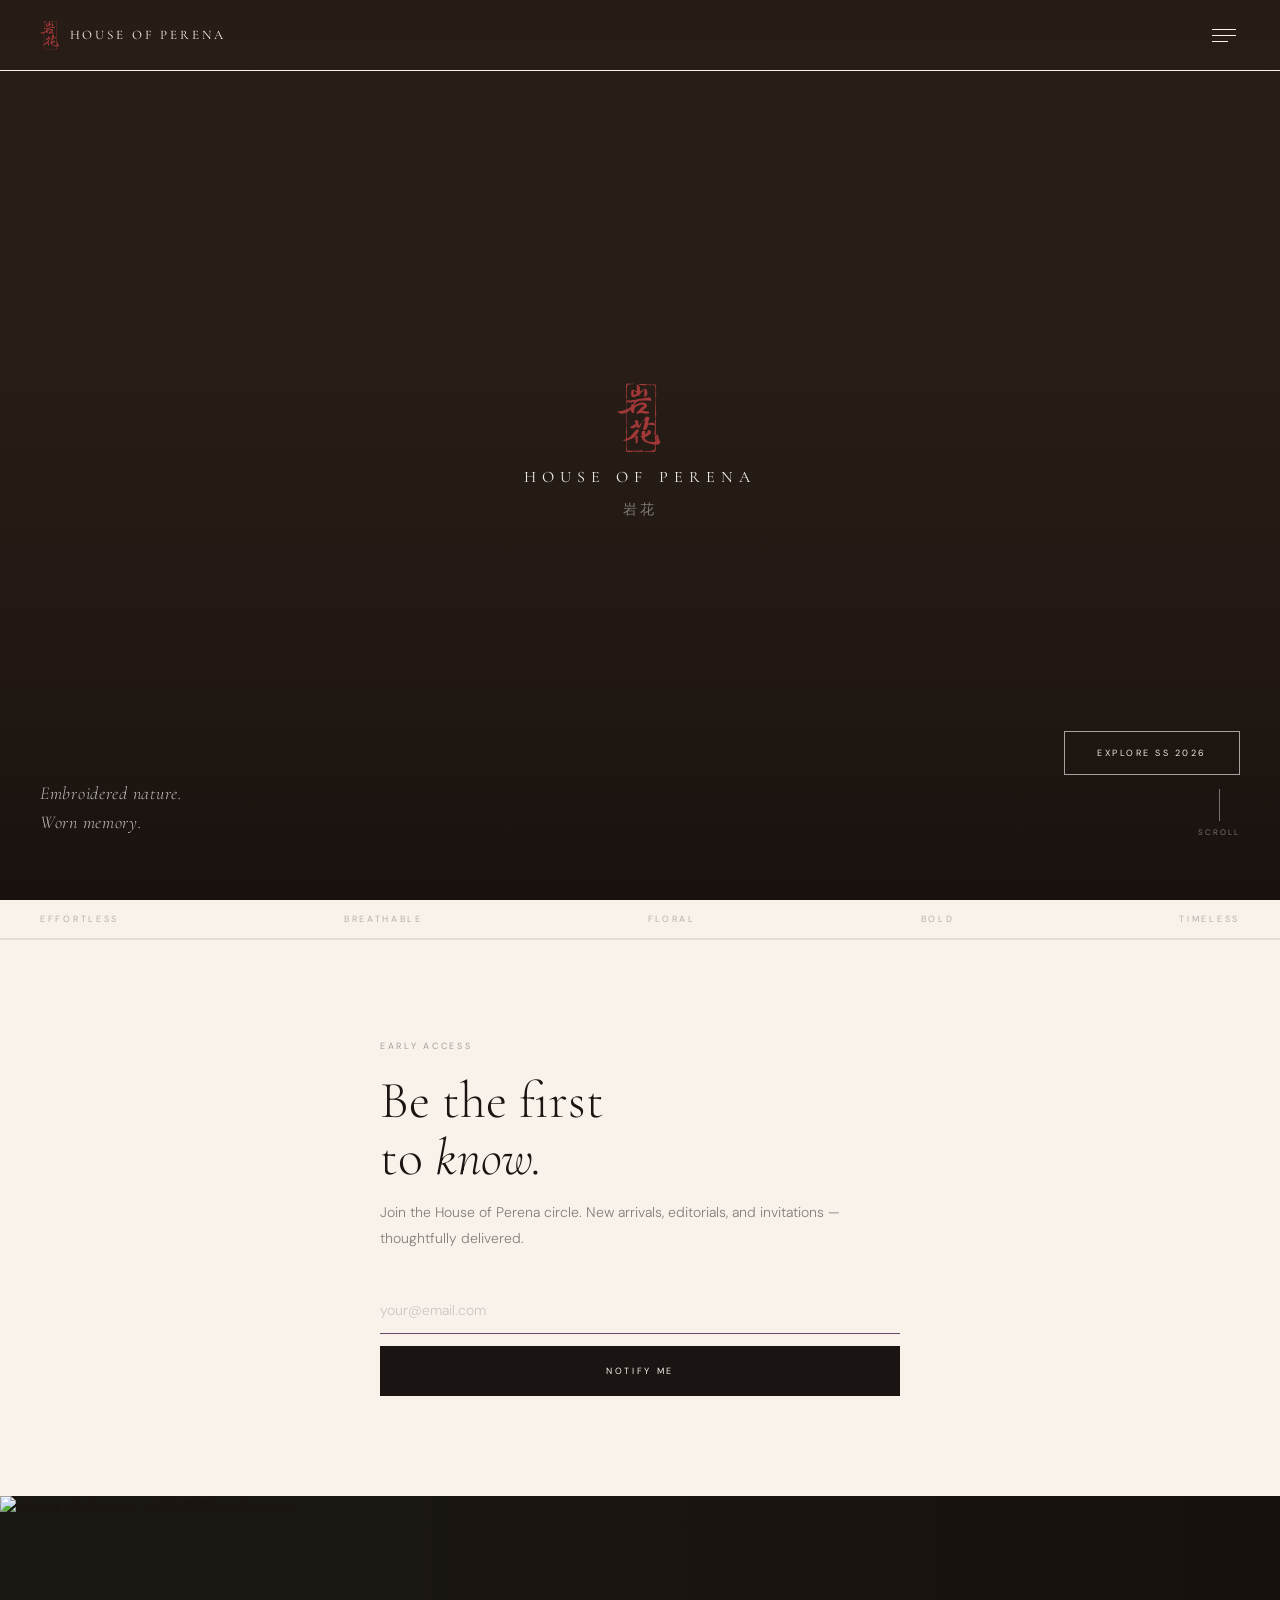
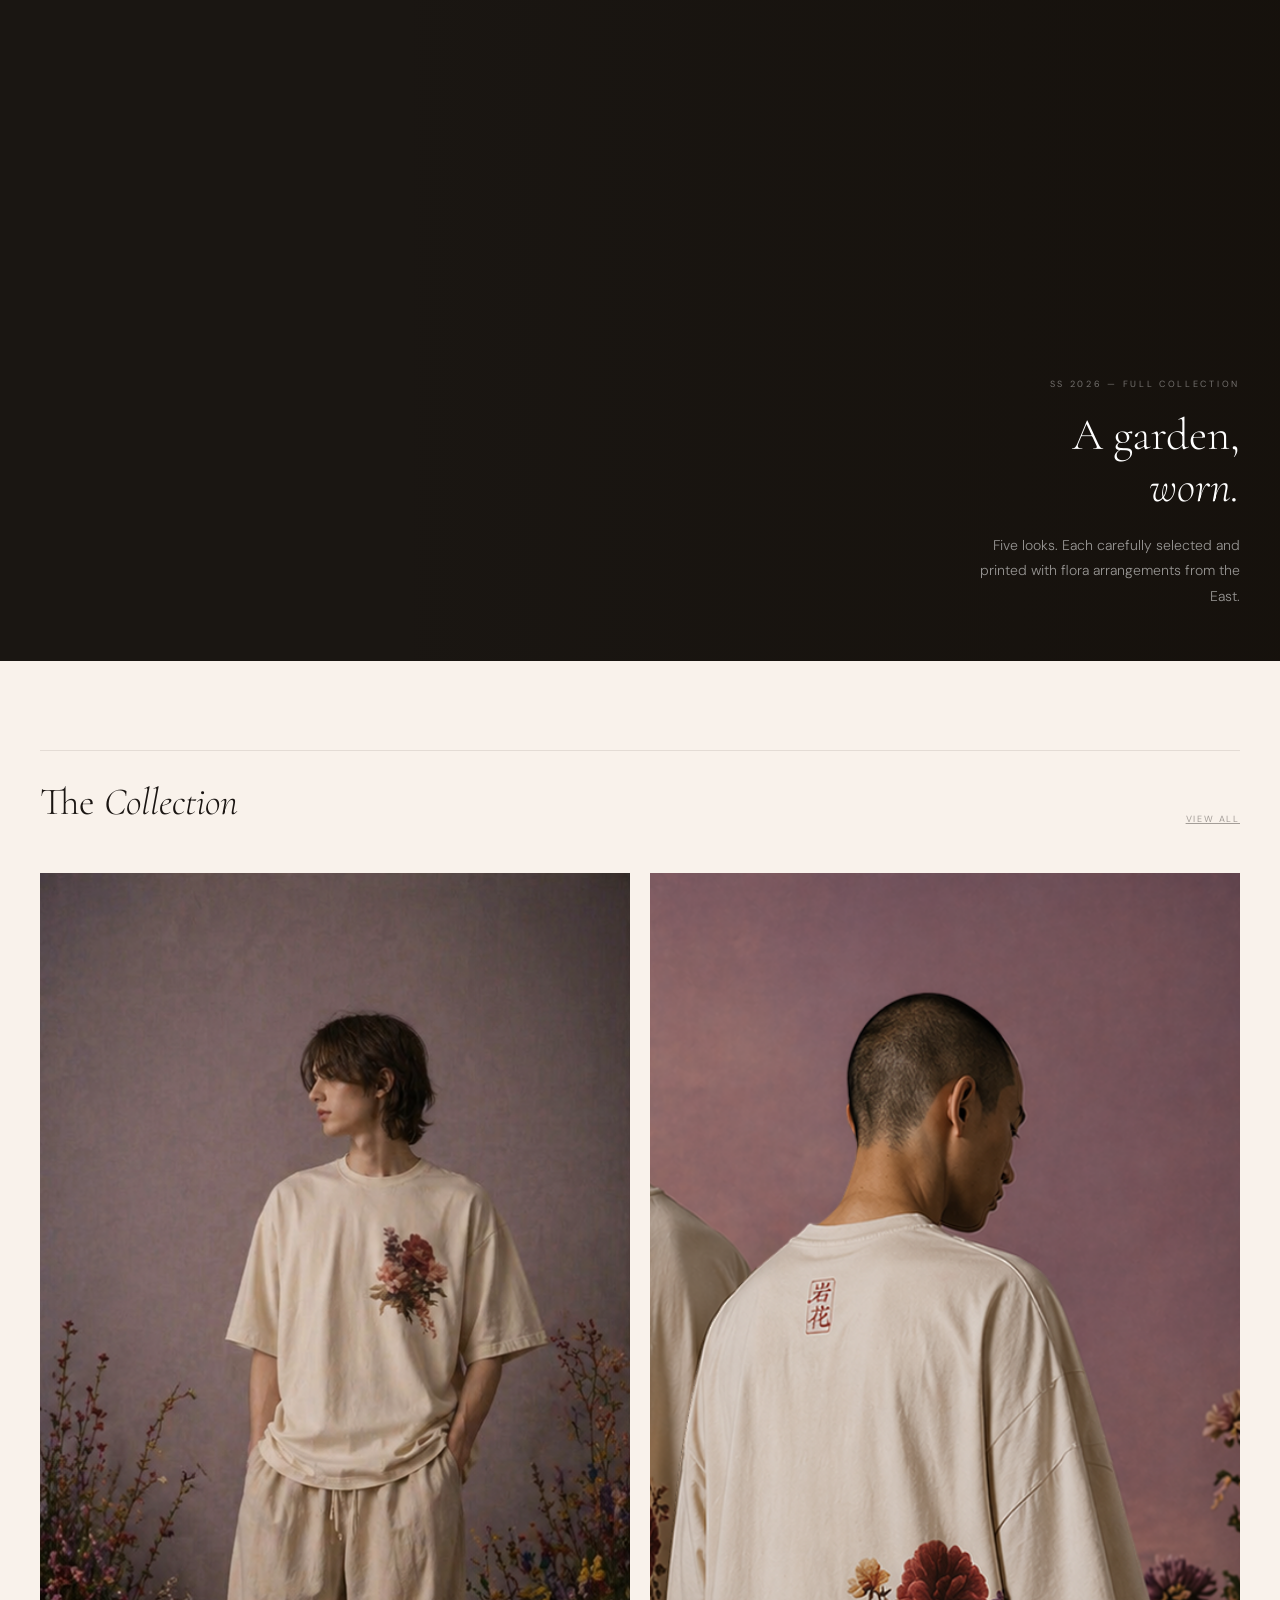
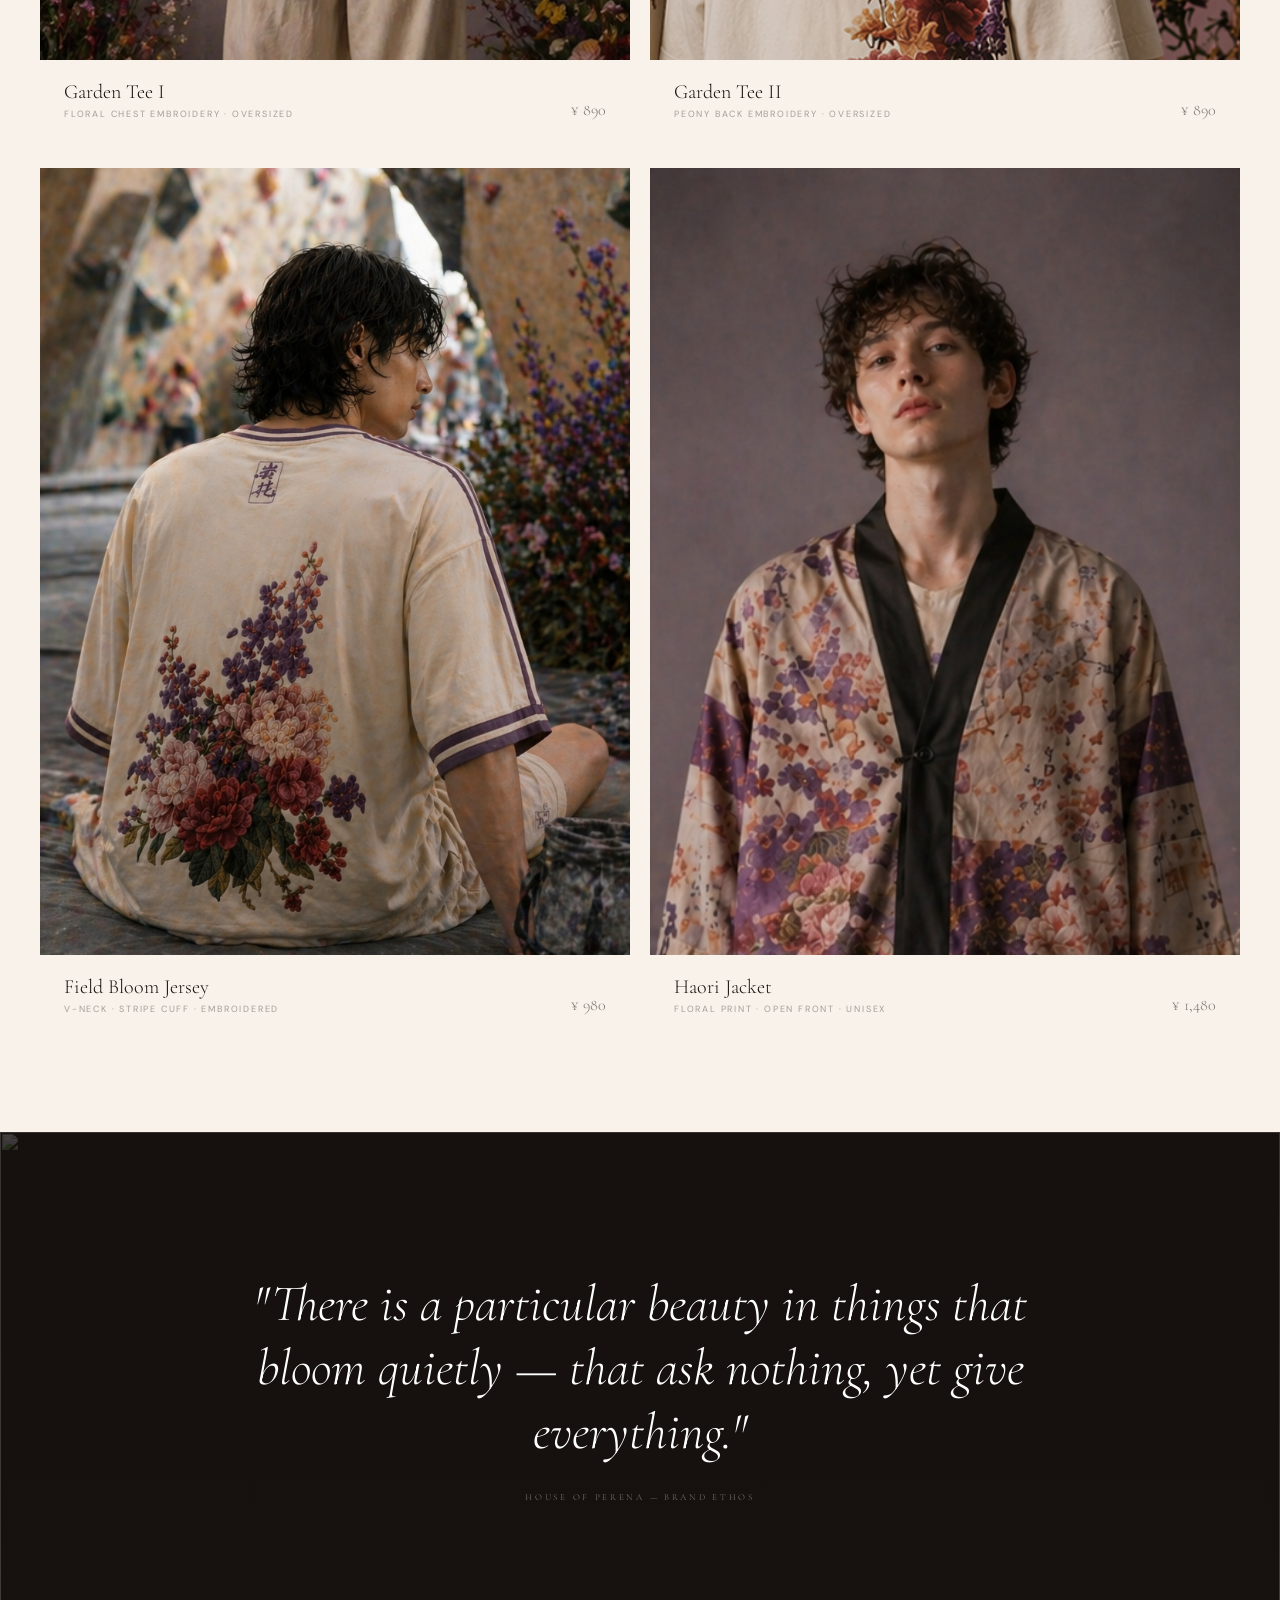
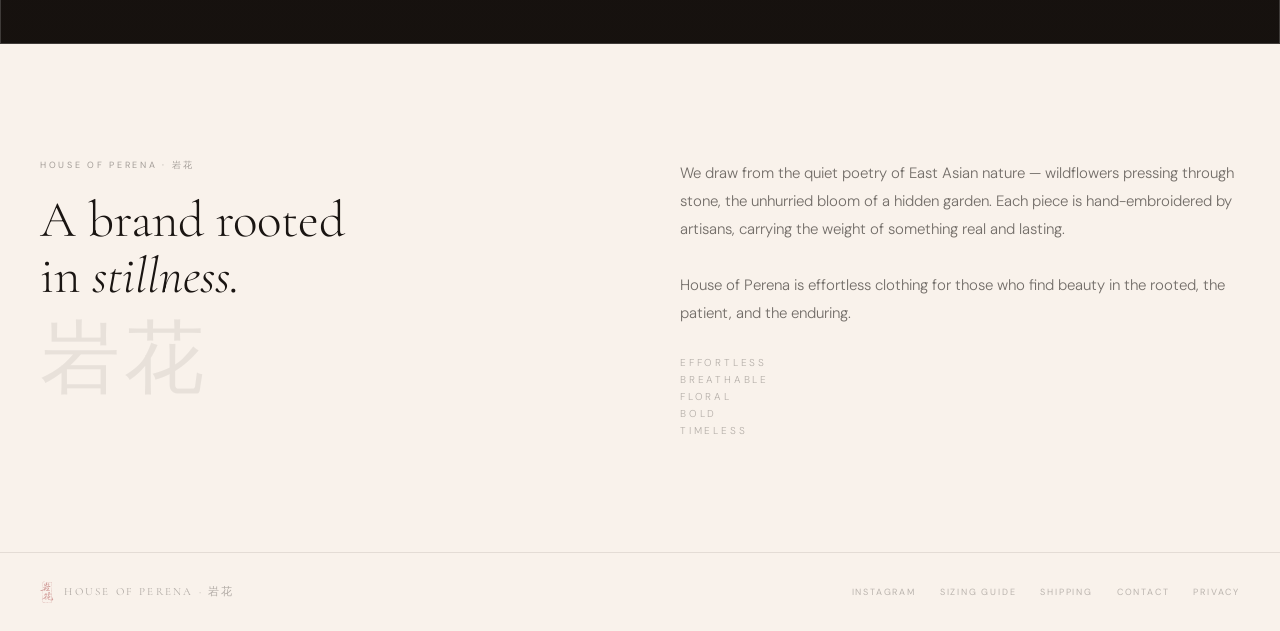
==== index.html @ 16024ca1 "fix: push editorial copy flush to bottom-right corner Co-Authored-By: Claude Sonnet 4.6 <noreply@ant" ====
<!DOCTYPE html>
<html lang="en">
<head>
<meta charset="UTF-8">
<meta name="viewport" content="width=device-width, initial-scale=1.0">
<title>House of Perena — 岩花</title>
<link rel="preconnect" href="https://fonts.googleapis.com">
<link href="https://fonts.googleapis.com/css2?family=Cormorant+Garamond:ital,wght@0,300;0,400;0,500;1,300;1,400;1,500&family=DM+Sans:opsz,wght@9..40,300;9..40,400;9..40,500&display=swap" rel="stylesheet">
<style>
*, *::before, *::after { box-sizing: border-box; margin: 0; padding: 0; }
html { scroll-behavior: smooth; }
body {
  background: oklch(96.5% 0.012 68);
  font-family: 'DM Sans', sans-serif;
  color: oklch(20% 0.01 50);
  overflow-x: hidden;
  -webkit-font-smoothing: antialiased;
}
:root {
  --cream:   oklch(96.5% 0.012 68);
  --ink:     oklch(20%  0.01  50);
  --mauve:   oklch(86%  0.038 322);
  --mauvedk: oklch(52%  0.09  322);
  --burg:    #A33839;
  --divider: rgba(40,32,24,0.1);
  --max:     1280px;
}

/* ── NAV ── */
#nav {
  position: fixed; top: 0; left: 0; right: 0; z-index: 200;
  transition: background 0.4s, border-color 0.4s;
}
#nav.scrolled {
  background: var(--cream);
  border-bottom: 0.5px solid var(--divider);
}
.nav-inner {
  max-width: var(--max); margin: 0 auto;
  display: flex; align-items: center; justify-content: space-between;
  padding: 20px 40px;
}
.nav-brand {
  display: flex; align-items: center; gap: 10px;
}
.nav-brand img { height: 30px; width: auto; display: block; }
.nav-wordmark {
  font-family: 'Cormorant Garamond', serif;
  font-size: 13px; letter-spacing: 0.22em;
  text-transform: uppercase; font-weight: 400;
  color: var(--cream);
  transition: color 0.4s;
}
#nav.scrolled .nav-wordmark { color: var(--ink); }
#nav.scrolled .nav-brand img { filter: none; }
.nav-brand img { height: 30px; width: auto; display: block; transition: opacity 0.4s; }
#nav.scrolled .nav-brand img { opacity: 1; }

.hamburger {
  display: flex; flex-direction: column; gap: 5px;
  background: none; border: none; cursor: pointer; padding: 4px;
}
.hamburger span {
  display: block; height: 1px; background: var(--cream);
  transition: all 0.3s;
}
.hamburger span:nth-child(1) { width: 24px; }
.hamburger span:nth-child(2) { width: 24px; }
.hamburger span:nth-child(3) { width: 16px; }
#nav.scrolled .hamburger span { background: var(--ink); }
.hamburger.open span:nth-child(1) { transform: translateY(6px) rotate(45deg); width: 24px; }
.hamburger.open span:nth-child(2) { opacity: 0; }
.hamburger.open span:nth-child(3) { transform: translateY(-6px) rotate(-45deg); width: 24px; }

.nav-drawer {
  overflow: hidden; max-height: 0;
  background: var(--cream);
  transition: max-height 0.4s cubic-bezier(0.4,0,0.2,1);
  border-top: 0.5px solid transparent;
}
.nav-drawer.open { max-height: 320px; border-color: var(--divider); }
.drawer-item {
  padding: 18px 40px;
  font-family: 'Cormorant Garamond', serif;
  font-size: 26px; font-weight: 300;
  color: var(--ink); cursor: pointer;
  border-bottom: 0.5px solid var(--divider);
  transition: opacity 0.15s;
}
.drawer-item:hover { opacity: 0.45; }

/* ── HERO ── */
#hero {
  position: relative;
  height: 100vh; min-height: 640px;
  overflow: hidden;
  background: #2a1f18;
}
#hero img.hero-bg,
#hero video.hero-bg {
  position: absolute; inset: 0;
  width: 100%; height: 100%;
  object-fit: cover; object-position: center 30%;
  display: block;
}
.hero-grad {
  position: absolute; inset: 0;
  background: linear-gradient(
    to bottom,
    rgba(15,10,8,0.12) 0%,
    rgba(15,10,8,0.05) 35%,
    rgba(15,10,8,0.35) 75%,
    rgba(15,10,8,0.65) 100%
  );
}
.hero-bottom {
  position: absolute; bottom: 7%; left: 0; right: 0;
  max-width: var(--max); margin: 0 auto;
  padding: 0 40px;
  display: flex; align-items: flex-end; justify-content: space-between;
}
.hero-tagline {
  font-family: 'Cormorant Garamond', serif;
  font-size: clamp(13px, 1.5vw, 18px);
  font-weight: 300; font-style: italic;
  color: rgba(255,255,255,0.7);
  letter-spacing: 0.04em;
  max-width: 320px; line-height: 1.6;
}
.hero-cta-col {
  display: flex; flex-direction: column; align-items: flex-end; gap: 14px;
}
.btn-outline-light {
  font-family: 'DM Sans', sans-serif;
  font-size: 9px; letter-spacing: 0.28em;
  text-transform: uppercase;
  padding: 15px 32px;
  border: 1px solid rgba(255,255,255,0.6);
  background: transparent; color: rgba(255,255,255,0.9);
  cursor: pointer;
  transition: border-color 0.2s, background 0.2s, color 0.2s;
}
.btn-outline-light:hover {
  border-color: #fff; background: rgba(255,255,255,0.1);
}
.scroll-cue {
  display: flex; flex-direction: column; align-items: center; gap: 6px;
  opacity: 0.4;
}
.scroll-cue span {
  font-size: 8px; letter-spacing: 0.25em; text-transform: uppercase;
  color: #fff;
}
.scroll-cue .line {
  width: 1px; height: 32px; background: #fff;
  animation: scrollpulse 1.8s ease-in-out infinite;
}
@keyframes scrollpulse {
  0%,100% { opacity: 0.3; transform: scaleY(1); }
  50% { opacity: 1; transform: scaleY(0.6); }
}

/* ── HERO CENTER LOCKUP ── */
.hero-center {
  position: absolute; inset: 0;
  display: flex; flex-direction: column;
  align-items: center; justify-content: center;
  gap: 14px; z-index: 2;
  pointer-events: none;
}
.hero-center img {
  height: 72px; width: auto; display: block;
}
.hero-wordmark {
  font-family: 'Cormorant Garamond', serif;
  font-size: clamp(12px, 1.6vw, 16px);
  letter-spacing: 0.38em;
  text-transform: uppercase;
  font-weight: 400;
  color: rgba(255,255,255,0.92);
}
.hero-zh {
  font-family: 'Cormorant Garamond', serif;
  font-size: clamp(11px, 1.2vw, 14px);
  letter-spacing: 0.22em;
  color: rgba(255,255,255,0.42);
  font-weight: 300;
}

/* ── TICKER ── */
.ticker {
  border-bottom: 0.5px solid var(--divider);
  padding: 13px 40px;
  display: flex; justify-content: space-between; align-items: center;
  background: var(--cream);
}
.ticker-word {
  font-size: 9px; letter-spacing: 0.3em;
  text-transform: uppercase; opacity: 0.3;
}

/* ── EDITORIAL FULL BLEED ── */
#editorial {
  position: relative;
  height: 85vh; min-height: 560px;
  overflow: hidden; background: #1a1612;
}
#editorial img {
  position: absolute; inset: 0;
  width: 100%; height: 100%;
  object-fit: cover; object-position: center 25%;
  display: block;
}
.editorial-grad {
  position: absolute; inset: 0;
  background: linear-gradient(
    to right,
    rgba(0,0,0,0) 30%,
    rgba(20,15,10,0.7) 100%
  );
}
.editorial-copy { display: none; }
  @media (min-width: 769px) {
    .editorial-copy {
      display: flex;
      position: absolute; right: 0; bottom: 0;
      width: 38%; flex-direction: column;
      justify-content: flex-end; padding: 0 40px 52px 0; align-items: flex-end; text-align: right;
    }
  }
.editorial-copy .overline {
  font-size: 9px; letter-spacing: 0.3em; text-transform: uppercase;
  color: rgba(255,255,255,0.4); display: block; margin-bottom: 20px;
}
.editorial-copy h2 {
  font-family: 'Cormorant Garamond', serif;
  font-size: clamp(30px, 3.5vw, 48px);
  font-weight: 300; line-height: 1.15; color: #fff;
  margin-bottom: 20px;
}
.editorial-copy h2 em { font-style: italic; }
.editorial-copy p {
  font-size: 14px; line-height: 1.8; font-weight: 300;
  color: rgba(255,255,255,0.55); margin-bottom: 0;
  max-width: 280px;
}
.btn-outline-light-sm {
  font-family: 'DM Sans', sans-serif;
  font-size: 9px; letter-spacing: 0.25em; text-transform: uppercase;
  padding: 14px 28px;
  border: 1px solid rgba(255,255,255,0.4);
  background: transparent; color: rgba(255,255,255,0.8);
  cursor: pointer; align-self: flex-start;
  transition: all 0.2s;
}
.btn-outline-light-sm:hover { border-color: #fff; color: #fff; }

/* ── COLLECTION ── */
#collection {
  padding: clamp(60px,7vw,100px) 40px;
  background: var(--cream);
}
.collection-header {
  max-width: var(--max); margin: 0 auto 48px;
  display: flex; justify-content: space-between; align-items: flex-end;
  border-top: 0.5px solid var(--divider); padding-top: 28px;
}
.collection-header h2 {
  font-family: 'Cormorant Garamond', serif;
  font-size: clamp(28px, 3vw, 40px); font-weight: 300;
}
.collection-header h2 em { font-style: italic; }
.link-ghost {
  font-size: 9px; letter-spacing: 0.2em; text-transform: uppercase;
  opacity: 0.38; cursor: pointer; text-decoration: underline;
  color: var(--ink); transition: opacity 0.15s;
}
.link-ghost:hover { opacity: 0.7; }

/* Product grid */
.product-grid {
  max-width: var(--max); margin: 0 auto;
  display: grid; grid-template-columns: 1fr 1fr;
  gap: 20px;
}
.product-card {
  position: relative; overflow: hidden;
  cursor: pointer; background: var(--mauve);
}
.product-card:hover .pc-img { transform: scale(1.03); }
.card-d2:hover .pc-img { transform: scale(1.11); }
.pc-img-wrap {
  aspect-ratio: 3/4; overflow: hidden; position: relative;
}
.pc-img {
  position: absolute; inset: 0;
  width: 100%; height: 100%;
  object-fit: cover;
  transition: transform 0.6s cubic-bezier(0.25,0.46,0.45,0.94);
  display: block;
}
/* Per-card crop adjustments */
.card-d1 .pc-img { object-position: center top; }
.card-d2 .pc-img { object-position: center top; transform: scale(1.08); }
.card-d3 .pc-img { object-position: center top; }
.card-d4 .pc-img { object-position: center top; }

.pc-info {
  padding: 20px 24px 28px;
  background: var(--cream);
  display: flex; justify-content: space-between; align-items: flex-end;
}
.pc-name {
  font-family: 'Cormorant Garamond', serif;
  font-size: 20px; font-weight: 300; line-height: 1.2;
  color: var(--ink);
}
.pc-sub {
  font-size: 9px; letter-spacing: 0.2em; text-transform: uppercase;
  opacity: 0.38; margin-top: 4px; display: block;
}
.pc-price {
  font-family: 'Cormorant Garamond', serif;
  font-size: 16px; font-weight: 300;
  opacity: 0.55; color: var(--ink);
}

/* ── BRAND QUOTE ── */
#brand-quote {
  position: relative;
  padding: clamp(80px, 11vw, 140px) 40px;
  text-align: center;
  overflow: hidden;
  background: #1a1612;
}
#brand-quote .quote-bg {
  position: absolute; inset: 0;
  width: 100%; height: 100%;
  object-fit: cover; object-position: center center;
  display: block; opacity: 0.45;
  filter: saturate(0.7);
}
#brand-quote .quote-overlay {
  position: absolute; inset: 0;
  background: linear-gradient(to bottom, rgba(18,12,10,0.55) 0%, rgba(18,12,10,0.45) 100%);
}
#brand-quote blockquote {
  position: relative; z-index: 2;
  font-family: 'Cormorant Garamond', serif;
  font-size: clamp(26px, 4vw, 52px);
  font-weight: 300; font-style: italic;
  line-height: 1.25; max-width: 860px;
  margin: 0 auto; color: #fff;
}
#brand-quote cite {
  position: relative; z-index: 2;
  display: block; margin-top: 28px;
  font-size: 9px; letter-spacing: 0.3em;
  text-transform: uppercase; opacity: 0.45;
  font-style: normal; color: #fff;
}

/* ── BRAND STORY ── */
#about {
  max-width: var(--max); margin: 0 auto;
  padding: clamp(64px, 9vw, 120px) 40px;
  display: grid; grid-template-columns: 1fr 1fr; gap: 80px;
  align-items: start;
}
.about-overline {
  font-size: 9px; letter-spacing: 0.3em; text-transform: uppercase;
  opacity: 0.38; display: block; margin-bottom: 20px;
}
.about-left h2 {
  font-family: 'Cormorant Garamond', serif;
  font-size: clamp(30px, 4vw, 52px); font-weight: 300; line-height: 1.1;
}
.about-left h2 em { font-style: italic; }
.zh-deco {
  font-family: 'Cormorant Garamond', serif;
  font-size: 80px; font-weight: 300;
  opacity: 0.07; letter-spacing: 0.05em;
  line-height: 1; display: block; margin-top: 16px;
  color: var(--ink);
}
.about-right p {
  font-size: 15px; line-height: 1.88; font-weight: 300;
  opacity: 0.6; margin-bottom: 28px;
}
.keywords {
  display: flex; flex-direction: column; gap: 4px; margin-top: 8px;
}
.kw {
  font-size: 10px; letter-spacing: 0.28em;
  text-transform: uppercase; opacity: 0.3; font-weight: 300;
}

/* ── NEWSLETTER ── */
#newsletter {
  border-top: 0.5px solid var(--divider);
  padding: clamp(60px, 8vw, 100px) 40px;
  background: var(--cream);
}
.nl-inner {
  max-width: 520px; margin: 0 auto;
}
.nl-inner .overline {
  font-size: 9px; letter-spacing: 0.3em; text-transform: uppercase;
  opacity: 0.38; display: block; margin-bottom: 20px;
}
.nl-inner h2 {
  font-family: 'Cormorant Garamond', serif;
  font-size: clamp(34px, 5vw, 52px); font-weight: 300; line-height: 1.1;
  margin-bottom: 14px;
}
.nl-inner h2 em { font-style: italic; }
.nl-inner p {
  font-size: 14px; line-height: 1.8; font-weight: 300;
  opacity: 0.52; margin-bottom: 36px;
}
.email-form { display: flex; flex-direction: column; gap: 12px; }
.email-input {
  background: transparent; border: none;
  border-bottom: 1px solid oklch(45% 0.07 322);
  padding: 14px 0; font-size: 14px;
  font-family: 'DM Sans', sans-serif; font-weight: 300;
  color: var(--ink); outline: none; width: 100%;
}
.email-input::placeholder { opacity: 0.35; }
.btn-submit {
  background: var(--ink); color: var(--cream);
  font-family: 'DM Sans', sans-serif;
  font-size: 9px; letter-spacing: 0.3em; text-transform: uppercase;
  padding: 18px; border: 1px solid var(--ink);
  cursor: pointer; transition: background 0.2s, color 0.2s;
}
.btn-submit:hover { background: transparent; color: var(--ink); }

/* ── FOOTER ── */
footer {
  border-top: 0.5px solid var(--divider);
  padding: 28px 40px;
  display: flex; align-items: center; justify-content: space-between;
  background: var(--cream);
}
.footer-brand {
  display: flex; align-items: center; gap: 10px;
}
.footer-brand img { height: 22px; width: auto; opacity: 0.45; }
.footer-logo {
  font-family: 'Cormorant Garamond', serif;
  font-size: 11px; letter-spacing: 0.2em;
  text-transform: uppercase; opacity: 0.32;
}
.footer-links { display: flex; gap: 24px; }
.footer-links a {
  font-size: 9px; letter-spacing: 0.2em; text-transform: uppercase;
  opacity: 0.28; cursor: pointer; text-decoration: none; color: var(--ink);
  transition: opacity 0.15s;
}
.footer-links a:hover { opacity: 0.6; }

/* ── RESPONSIVE ── */
@media (max-width: 768px) {
  .nav-inner { padding: 16px 20px; }
  .hero-bottom { padding: 0 20px; flex-direction: column; align-items: flex-start; gap: 20px; }
  .hero-cta-col { align-items: flex-start; }
  .ticker { padding: 12px 20px; flex-wrap: wrap; gap: 10px; }
  #editorial { height: 70vh; }
  #collection { padding: 48px 20px; }
  .collection-header { margin-bottom: 28px; }
  .product-grid { grid-template-columns: 1fr; }
  #about { grid-template-columns: 1fr; gap: 32px; padding: 60px 20px; }
  #brand-quote { padding: 60px 20px; }
  #newsletter { padding: 60px 20px; }
  footer { padding: 24px 20px; flex-direction: column; gap: 20px; text-align: center; }
  .footer-links { flex-wrap: wrap; justify-content: center; gap: 16px; }
  .drawer-item { padding: 16px 20px; }
}
</style>
<template id="__bundler_thumbnail" data-bg-color="oklch(96.5% 0.012 68)">
  <svg viewBox="0 0 1200 800" xmlns="http://www.w3.org/2000/svg">
    <!-- Brand mark centered -->
    <rect width="1200" height="800" fill="#f5f0e8"/>
    <!-- Simplified rock/flower silhouette -->
    <ellipse cx="300" cy="700" rx="320" ry="180" fill="#e8ddd0" opacity="0.6"/>
    <ellipse cx="900" cy="720" rx="280" ry="160" fill="#e8ddd0" opacity="0.4"/>
    <!-- Flower dots -->
    <circle cx="260" cy="560" r="28" fill="#8B6B8B" opacity="0.5"/>
    <circle cx="310" cy="530" r="18" fill="#A33839" opacity="0.5"/>
    <circle cx="350" cy="555" r="22" fill="#C4A882" opacity="0.5"/>
    <circle cx="220" cy="590" r="16" fill="#8B6B8B" opacity="0.4"/>
    <!-- Brand name -->
    <text x="600" y="360" font-family="serif" font-size="52" font-weight="300" letter-spacing="18" fill="#2e2318" text-anchor="middle" opacity="0.85">HOUSE OF PERENA</text>
    <text x="600" y="430" font-family="serif" font-size="36" fill="#2e2318" text-anchor="middle" opacity="0.4">岩花</text>
    <!-- Divider line -->
    <line x1="480" y1="460" x2="720" y2="460" stroke="#2e2318" stroke-width="0.5" opacity="0.25"/>
  </svg>
</template>
<body>

<!-- NAV -->
<nav id="nav">
  <div class="nav-inner">
    <div class="nav-brand">
      <img src="uploads/logo.svg" alt="House of Perena">
      <span class="nav-wordmark">House of Perena</span>
    </div>
    <button class="hamburger" id="hbg" aria-label="Menu">
      <span></span><span></span><span></span>
    </button>
  </div>
  <div class="nav-drawer" id="drawer">
    <div class="drawer-item">Shop</div>
    <div class="drawer-item">Lookbook</div>
    <div class="drawer-item">Our Story</div>
    <div class="drawer-item">Contact</div>
  </div>
</nav>

<!-- HERO -->
<section id="hero">
  <video class="hero-bg" src="uploads/flowers-swaying.mp4" autoplay muted loop playsinline></video>
  <div class="hero-grad"></div>
  <div class="hero-center">
    <img src="uploads/logo.svg" alt="House of Perena">
    <span class="hero-wordmark">House of Perena</span>
    <span class="hero-zh">岩花</span>
  </div>
  <div class="hero-bottom">
    <p class="hero-tagline">Embroidered nature.<br>Worn memory.</p>
    <div class="hero-cta-col">
      <button class="btn-outline-light">Explore SS 2026</button>
      <div class="scroll-cue">
        <div class="line"></div>
        <span>Scroll</span>
      </div>
    </div>
  </div>
</section>

<!-- TICKER -->
<div class="ticker">
  <span class="ticker-word">Effortless</span>
  <span class="ticker-word">Breathable</span>
  <span class="ticker-word">Floral</span>
  <span class="ticker-word">Bold</span>
  <span class="ticker-word">Timeless</span>
</div>

<!-- NEWSLETTER -->
<section id="newsletter">
  <div class="nl-inner">
    <span class="overline">Early Access</span>
    <h2 id="nl-headline">Be the first<br>to <em>know.</em></h2>
    <p id="nl-body">Join the House of Perena circle. New arrivals, editorials, and invitations — thoughtfully delivered.</p>
    <div class="email-form" id="nl-form">
      <input class="email-input" type="email" placeholder="your@email.com" id="nl-email">
      <button class="btn-submit" id="nl-btn">Notify Me</button>
    </div>
  </div>
</section>

<!-- EDITORIAL FULL BLEED -->
<section id="editorial">
  <img src="uploads/Full look showcase.png" alt="House of Perena — SS 2026 collection">
  <div class="editorial-grad"></div>
  <div class="editorial-copy">
    <span class="overline">SS 2026 — Full Collection</span>
    <h2>A garden,<br><em>worn.</em></h2>
    <p>Five looks. Each carefully selected and printed with flora arrangements from the East.</p>
  </div>
</section>

<!-- COLLECTION GRID -->
<section id="collection">
  <div class="collection-header">
    <h2>The <em>Collection</em></h2>
    <span class="link-ghost">View All</span>
  </div>
  <div class="product-grid">

    <!-- Design 1 -->
    <div class="product-card card-d1">
      <div class="pc-img-wrap">
        <img class="pc-img" src="uploads/Main.png" alt="Garden Tee I">
      </div>
      <div class="pc-info">
        <div>
          <span class="pc-name">Garden Tee I</span>
          <span class="pc-sub">Floral chest embroidery · Oversized</span>
        </div>
        <span class="pc-price">¥ 890</span>
      </div>
    </div>

    <!-- Design 2 -->
    <div class="product-card card-d2">
      <div class="pc-img-wrap">
        <img class="pc-img" src="uploads/Frame 38.png" alt="Garden Tee II">
      </div>
      <div class="pc-info">
        <div>
          <span class="pc-name">Garden Tee II</span>
          <span class="pc-sub">Peony back embroidery · Oversized</span>
        </div>
        <span class="pc-price">¥ 890</span>
      </div>
    </div>

    <!-- Design 3 -->
    <div class="product-card card-d3">
      <div class="pc-img-wrap">
        <img class="pc-img" src="uploads/Frame 48.png" alt="Field Bloom Jersey">
      </div>
      <div class="pc-info">
        <div>
          <span class="pc-name">Field Bloom Jersey</span>
          <span class="pc-sub">V-neck · Stripe cuff · Embroidered</span>
        </div>
        <span class="pc-price">¥ 980</span>
      </div>
    </div>

    <!-- Design 4 -->
    <div class="product-card card-d4">
      <div class="pc-img-wrap">
        <img class="pc-img" src="uploads/Frame 49.png" alt="Haori Jacket">
      </div>
      <div class="pc-info">
        <div>
          <span class="pc-name">Haori Jacket</span>
          <span class="pc-sub">Floral print · Open front · Unisex</span>
        </div>
        <span class="pc-price">¥ 1,480</span>
      </div>
    </div>

  </div>
</section>

<!-- BRAND QUOTE -->
<section id="brand-quote">
  <img class="quote-bg" src="uploads/image 69.png" alt="">
  <div class="quote-overlay"></div>
  <blockquote>
    "There is a particular beauty in things that bloom quietly — that ask nothing, yet give everything."
    <cite>House of Perena — Brand Ethos</cite>
  </blockquote>
</section>

<!-- ABOUT -->
<section>
  <div id="about">
    <div class="about-left">
      <span class="about-overline">House of Perena · 岩花</span>
      <h2>A brand rooted<br>in <em>stillness.</em></h2>
      <span class="zh-deco">岩花</span>
    </div>
    <div class="about-right">
      <p>We draw from the quiet poetry of East Asian nature — wildflowers pressing through stone, the unhurried bloom of a hidden garden. Each piece is hand-embroidered by artisans, carrying the weight of something real and lasting.</p>
      <p>House of Perena is effortless clothing for those who find beauty in the rooted, the patient, and the enduring.</p>
      <div class="keywords">
        <span class="kw">Effortless</span>
        <span class="kw">Breathable</span>
        <span class="kw">Floral</span>
        <span class="kw">Bold</span>
        <span class="kw">Timeless</span>
      </div>
    </div>
  </div>
</section>

<!-- FOOTER -->
<footer>
  <div class="footer-brand">
    <img src="uploads/logo.svg" alt="HOP">
    <span class="footer-logo">House of Perena · 岩花</span>
  </div>
  <nav class="footer-links">
    <a href="#">Instagram</a>
    <a href="#">Sizing Guide</a>
    <a href="#">Shipping</a>
    <a href="#">Contact</a>
    <a href="#">Privacy</a>
  </nav>
</footer>

<script>
/* Nav scroll */
window.addEventListener('scroll', () => {
  document.getElementById('nav').classList.toggle('scrolled', window.scrollY > 60);
});

/* Hamburger */
let open = false;
document.getElementById('hbg').addEventListener('click', () => {
  open = !open;
  document.getElementById('hbg').classList.toggle('open', open);
  document.getElementById('drawer').classList.toggle('open', open);
});

/* Newsletter */
function submitNewsletter() {
  const email = document.getElementById('nl-email').value;
  if (!email.includes('@')) return;
  document.getElementById('nl-form').style.display = 'none';
  document.getElementById('nl-headline').innerHTML = "Thank you.<br><em>We'll be in touch.</em>";
  document.getElementById('nl-body').textContent = "You're on the list. Watch your inbox for something special.";
}
document.getElementById('nl-btn').addEventListener('click', submitNewsletter);
document.getElementById('nl-email').addEventListener('keydown', e => {
  if (e.key === 'Enter') submitNewsletter();
});
</script>
</body>
</html>
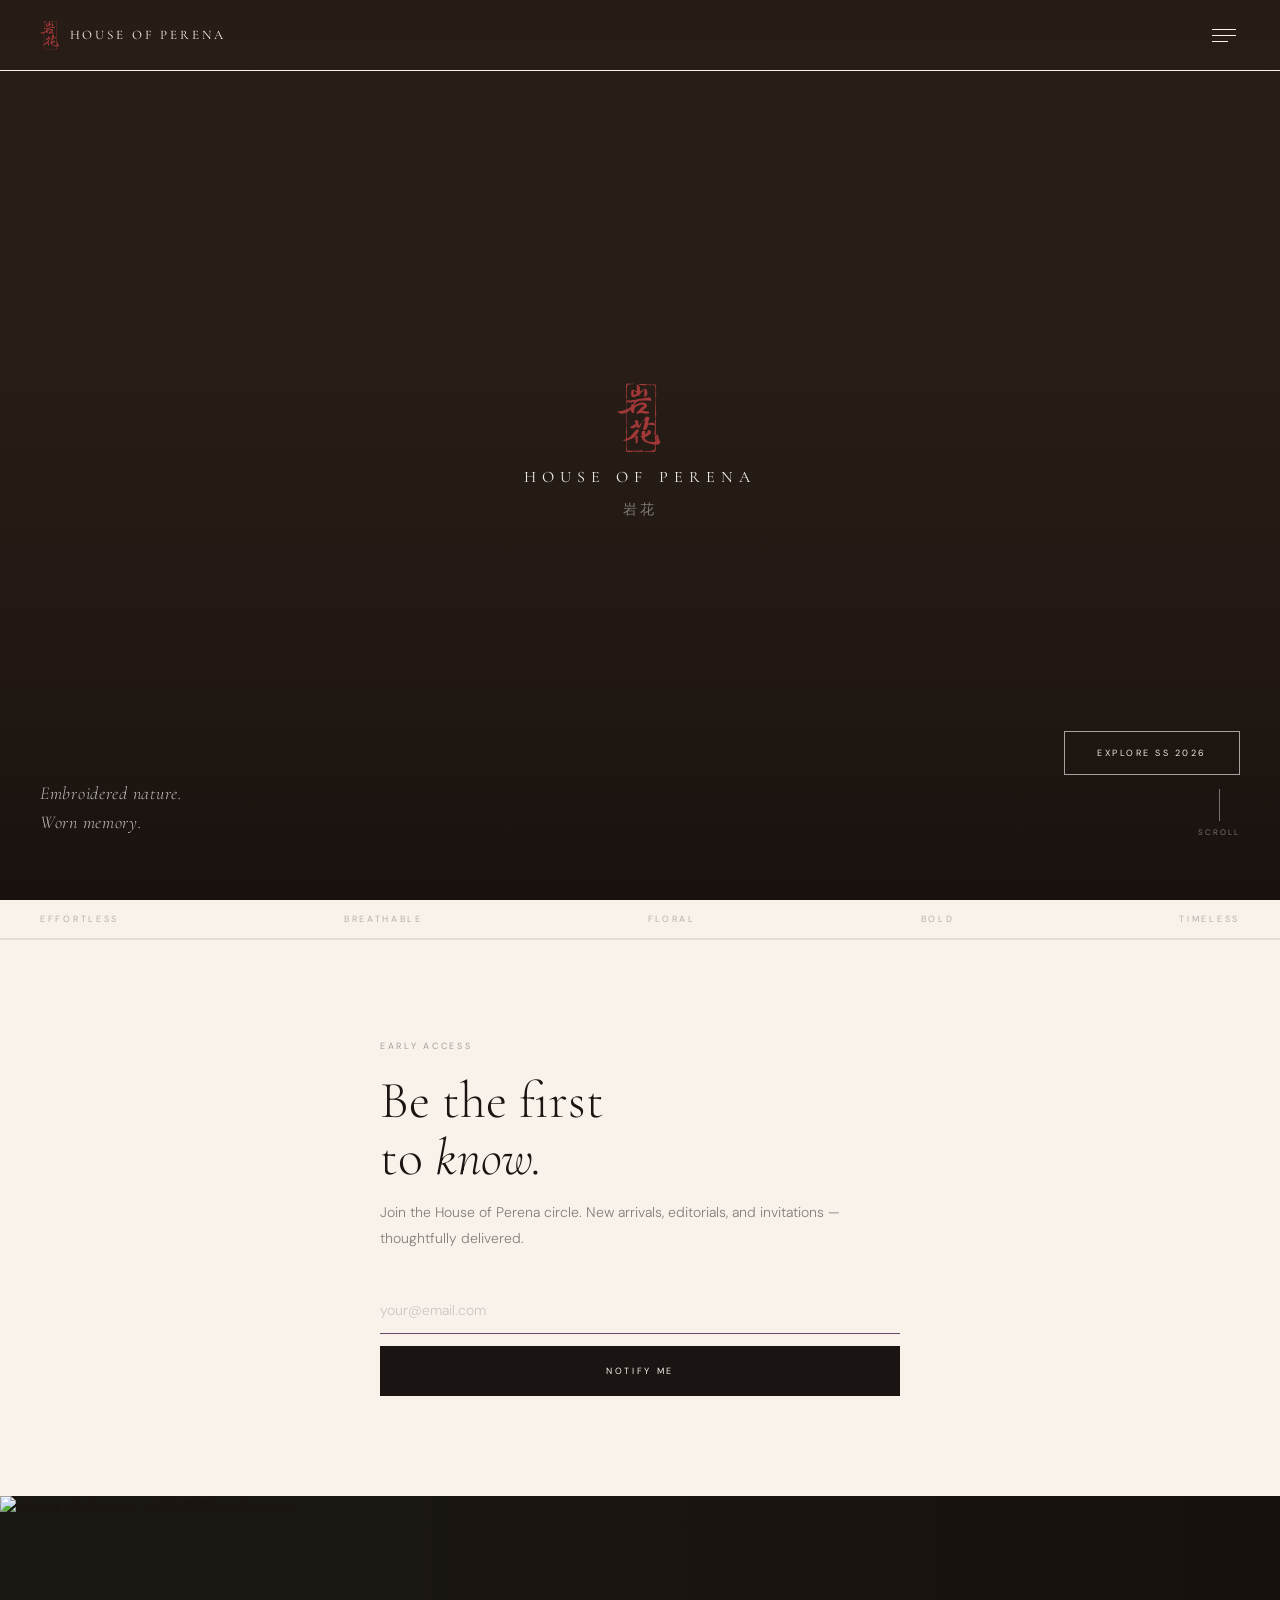
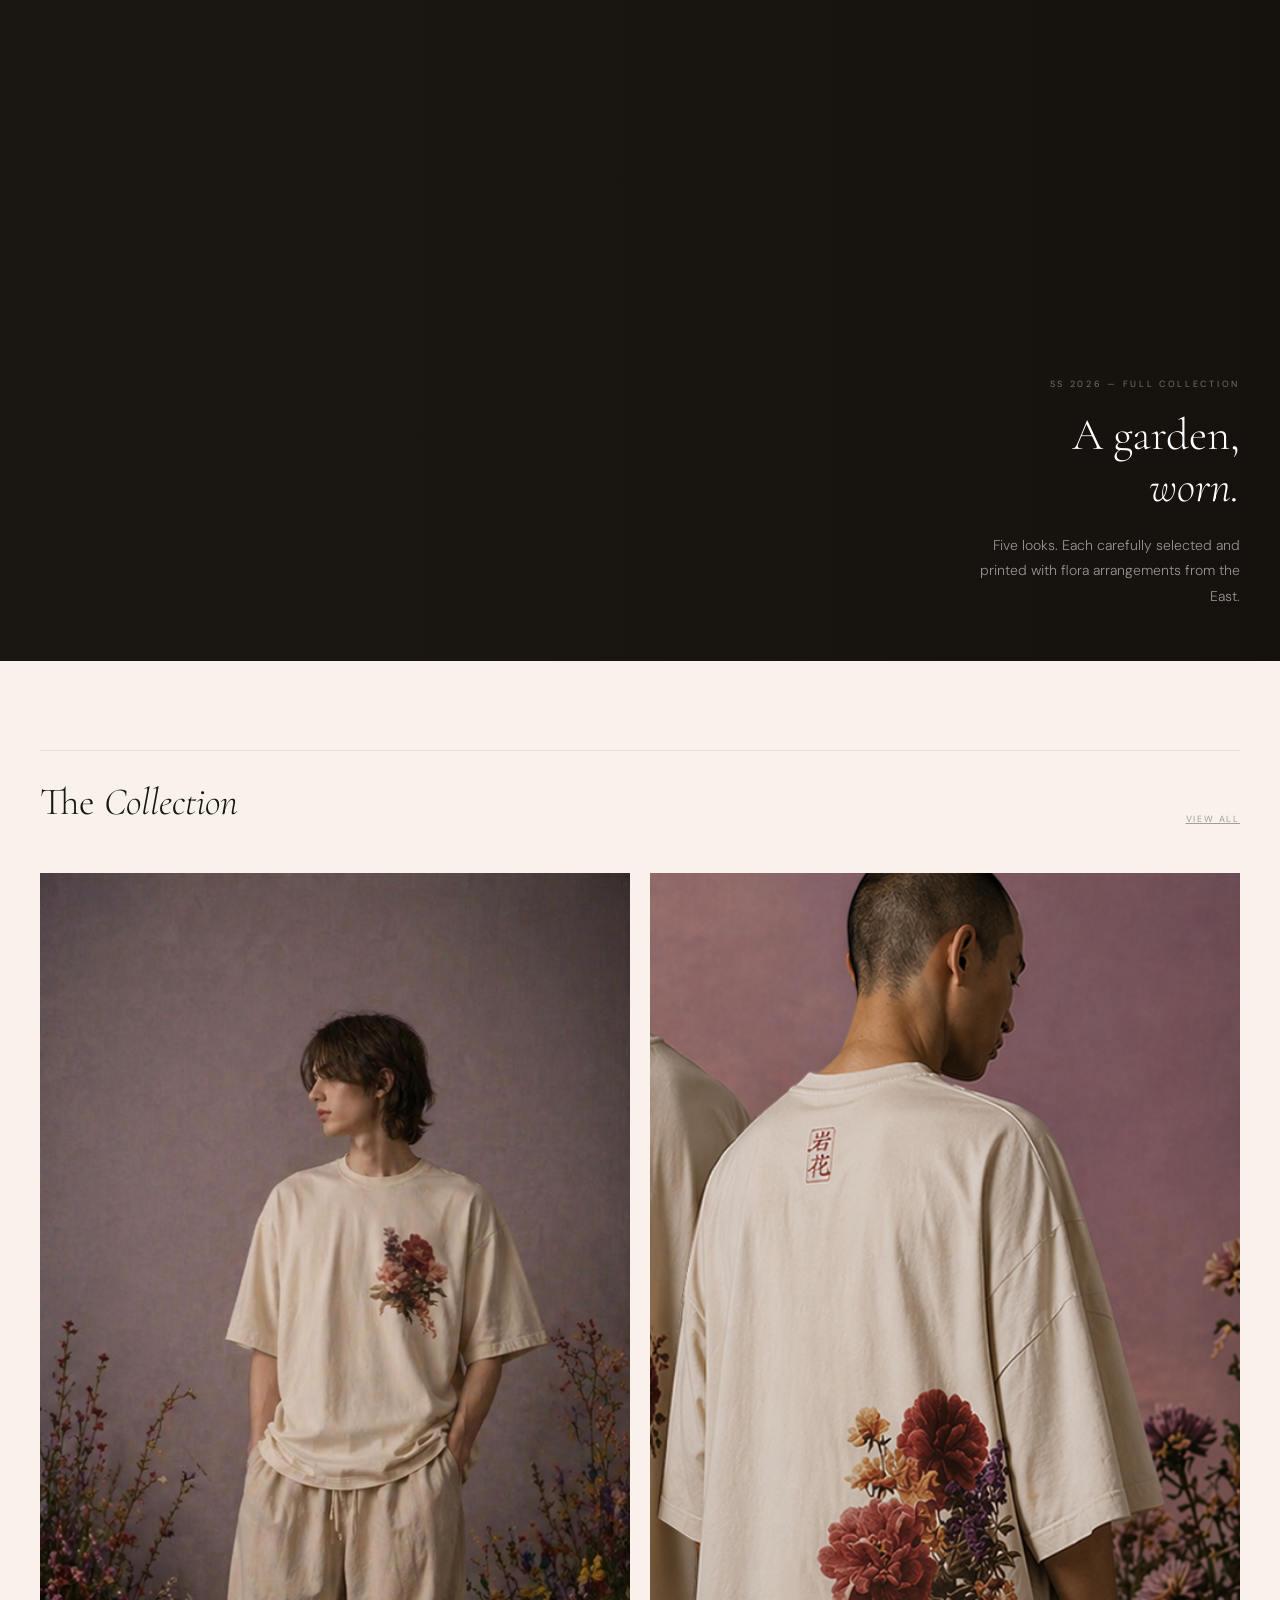
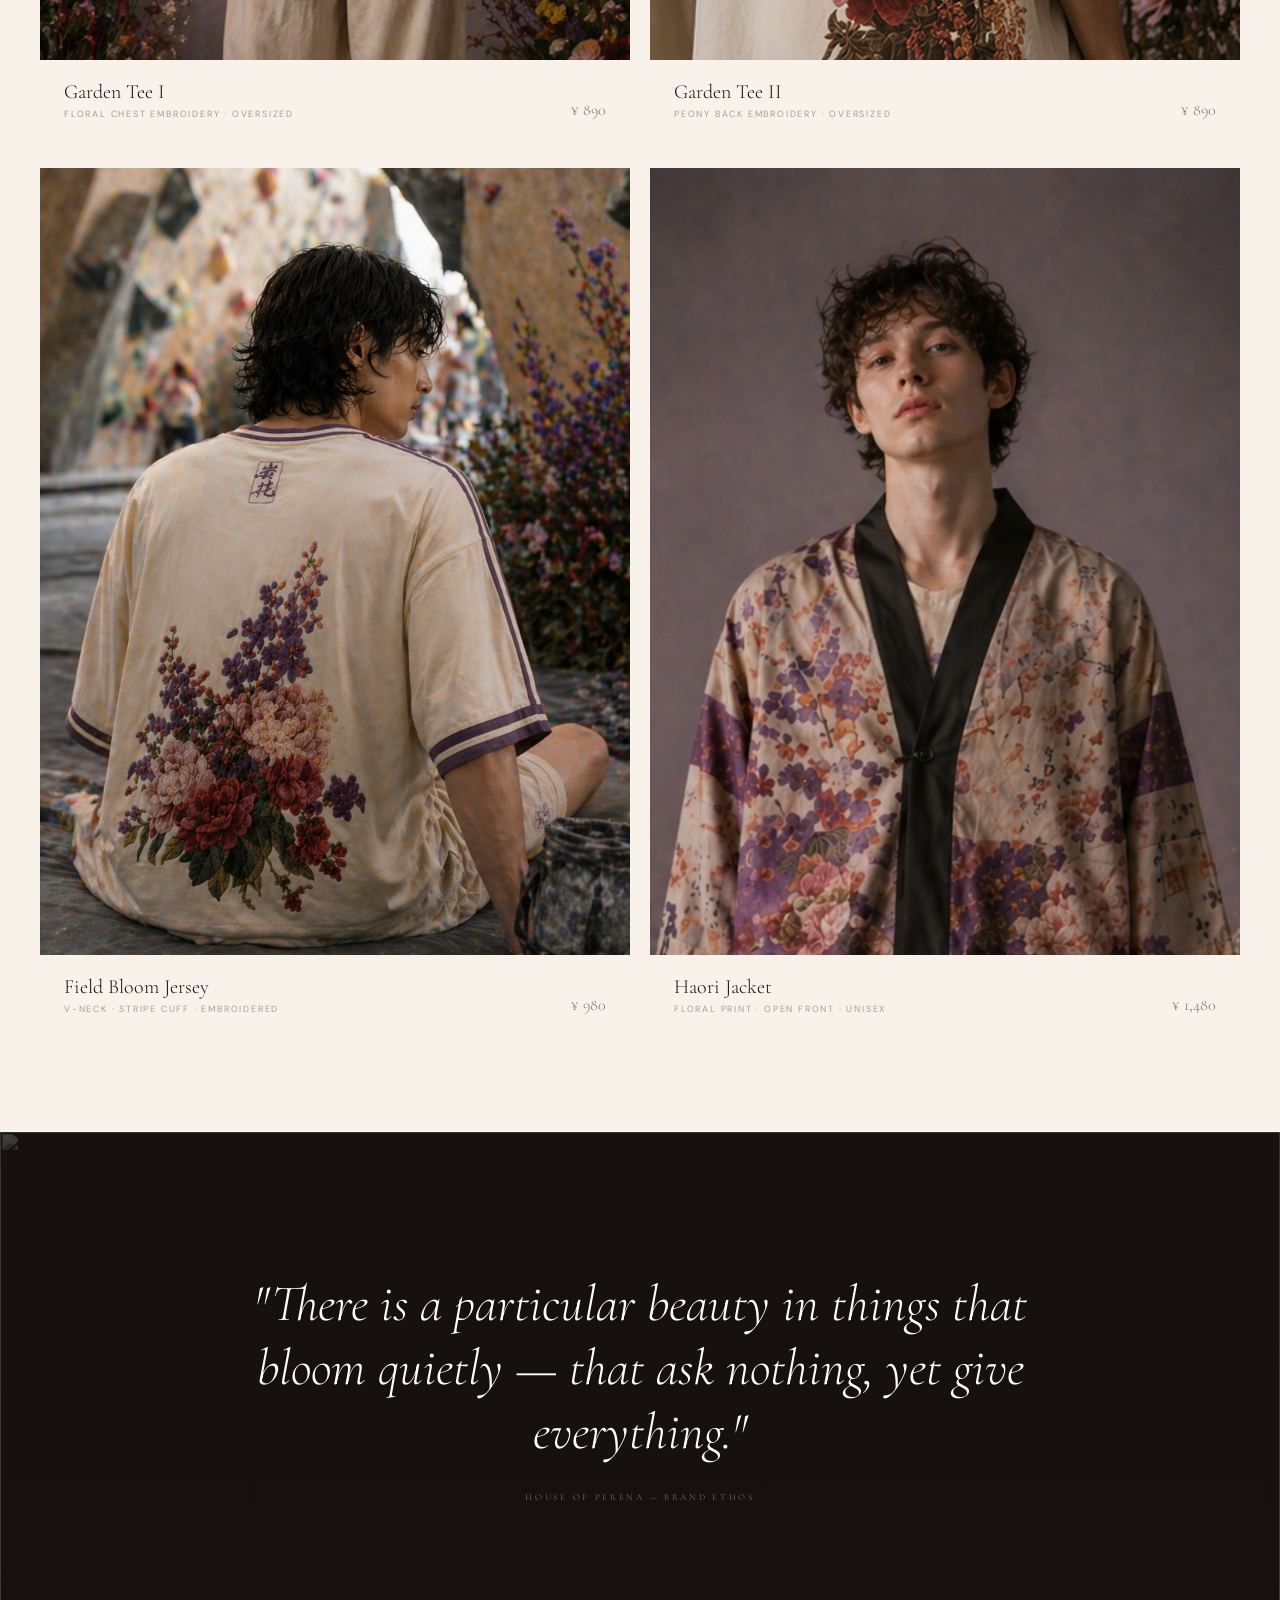
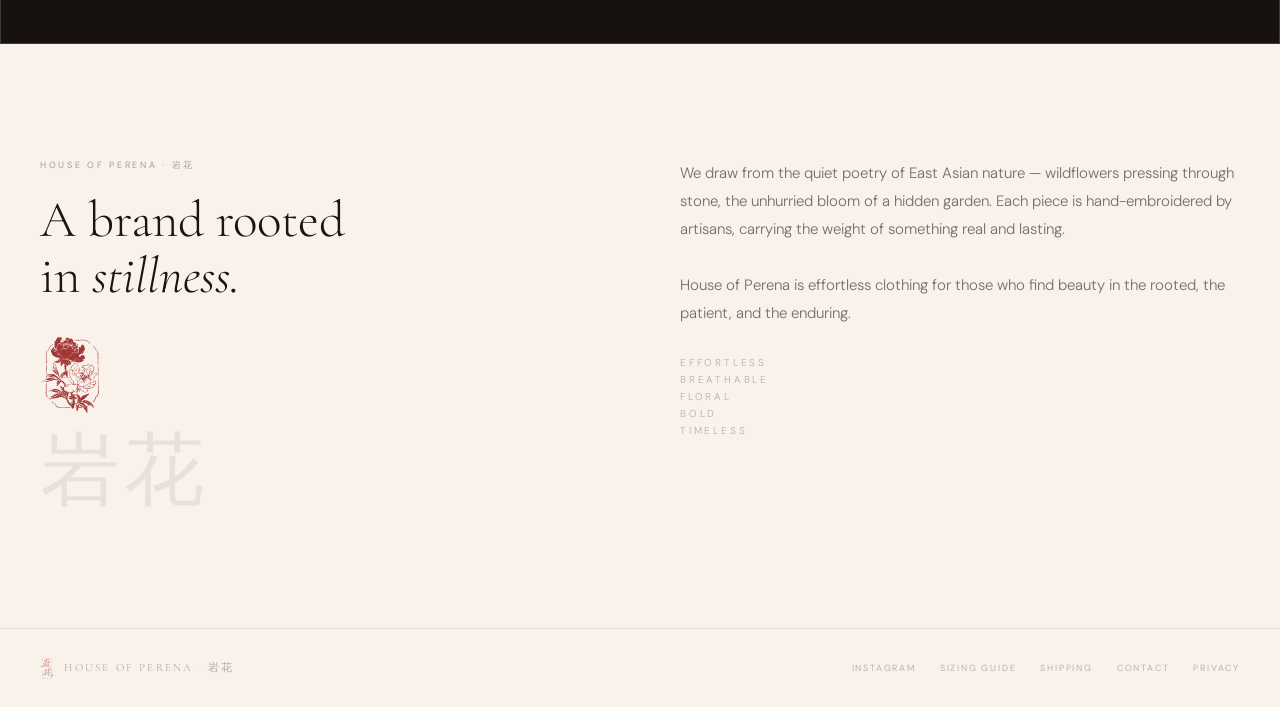
==== commit 18d89fd9: "feat: product image crop, about logo, and editorial layout updates - Shift Garden Tee II image to sh" ====
--- a/index.html
+++ b/index.html
@@ -160,6 +160,7 @@
   50% { opacity: 1; transform: scaleY(0.6); }
 }
 
+
 /* ── HERO CENTER LOCKUP ── */
 .hero-center {
   position: absolute; inset: 0;
@@ -301,7 +302,7 @@
 }
 /* Per-card crop adjustments */
 .card-d1 .pc-img { object-position: center top; }
-.card-d2 .pc-img { object-position: center top; transform: scale(1.08); }
+.card-d2 .pc-img { object-position: center 40%; transform: scale(1.08); }
 .card-d3 .pc-img { object-position: center top; }
 .card-d4 .pc-img { object-position: center top; }
 
@@ -376,6 +377,10 @@
   font-size: clamp(30px, 4vw, 52px); font-weight: 300; line-height: 1.1;
 }
 .about-left h2 em { font-style: italic; }
+.about-logo {
+  display: block; margin-top: 28px;
+  height: 84px; width: auto;
+}
 .zh-deco {
   font-family: 'Cormorant Garamond', serif;
   font-size: 80px; font-weight: 300;
@@ -520,7 +525,7 @@
 
 <!-- HERO -->
 <section id="hero">
-  <video class="hero-bg" src="uploads/flowers-swaying.mp4" autoplay muted loop playsinline></video>
+  <video class="hero-bg" id="hero-video" src="uploads/landing_highres.mp4" autoplay muted loop playsinline></video>
   <div class="hero-grad"></div>
   <div class="hero-center">
     <img src="uploads/logo.svg" alt="House of Perena">
@@ -655,6 +660,7 @@
     <div class="about-left">
       <span class="about-overline">House of Perena · 岩花</span>
       <h2>A brand rooted<br>in <em>stillness.</em></h2>
+      <img class="about-logo" src="uploads/logo花.svg" alt="House of Perena">
       <span class="zh-deco">岩花</span>
     </div>
     <div class="about-right">
@@ -687,6 +693,7 @@
 </footer>
 
 <script>
+
 /* Nav scroll */
 window.addEventListener('scroll', () => {
   document.getElementById('nav').classList.toggle('scrolled', window.scrollY > 60);
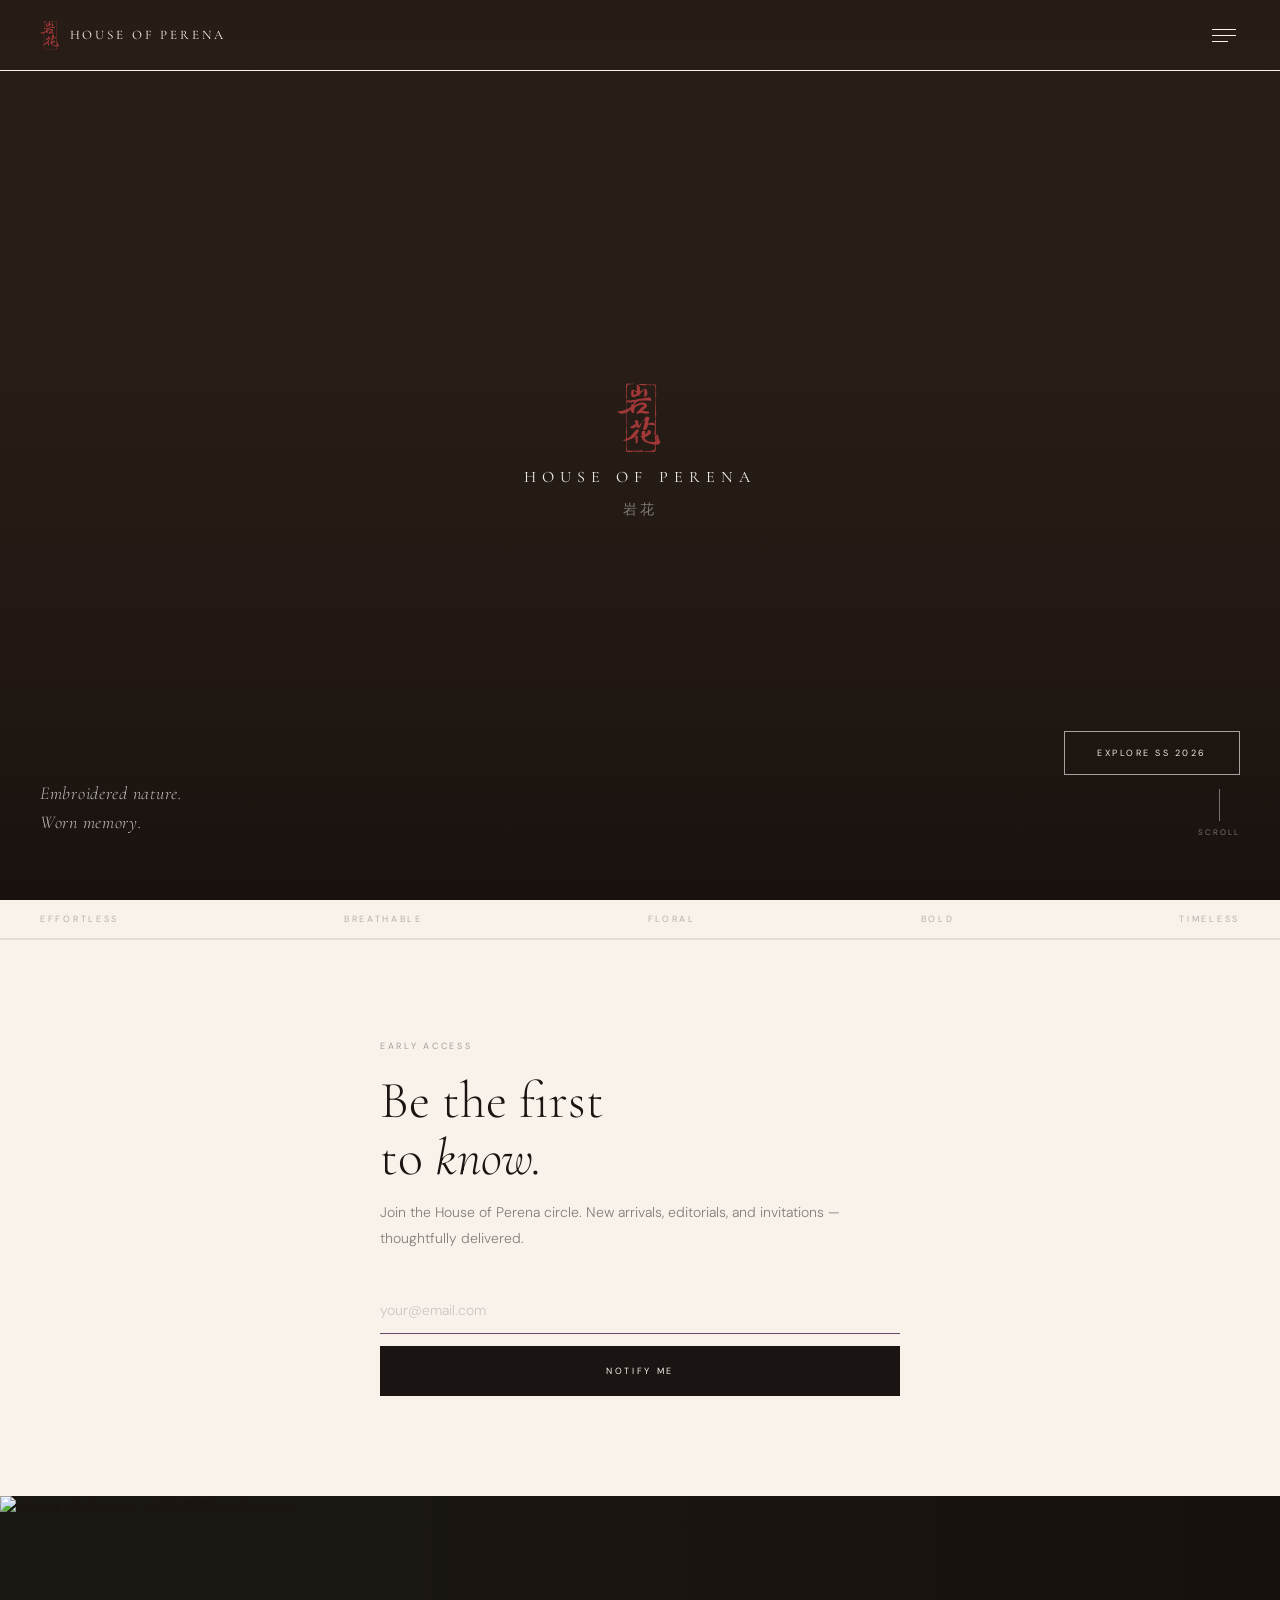
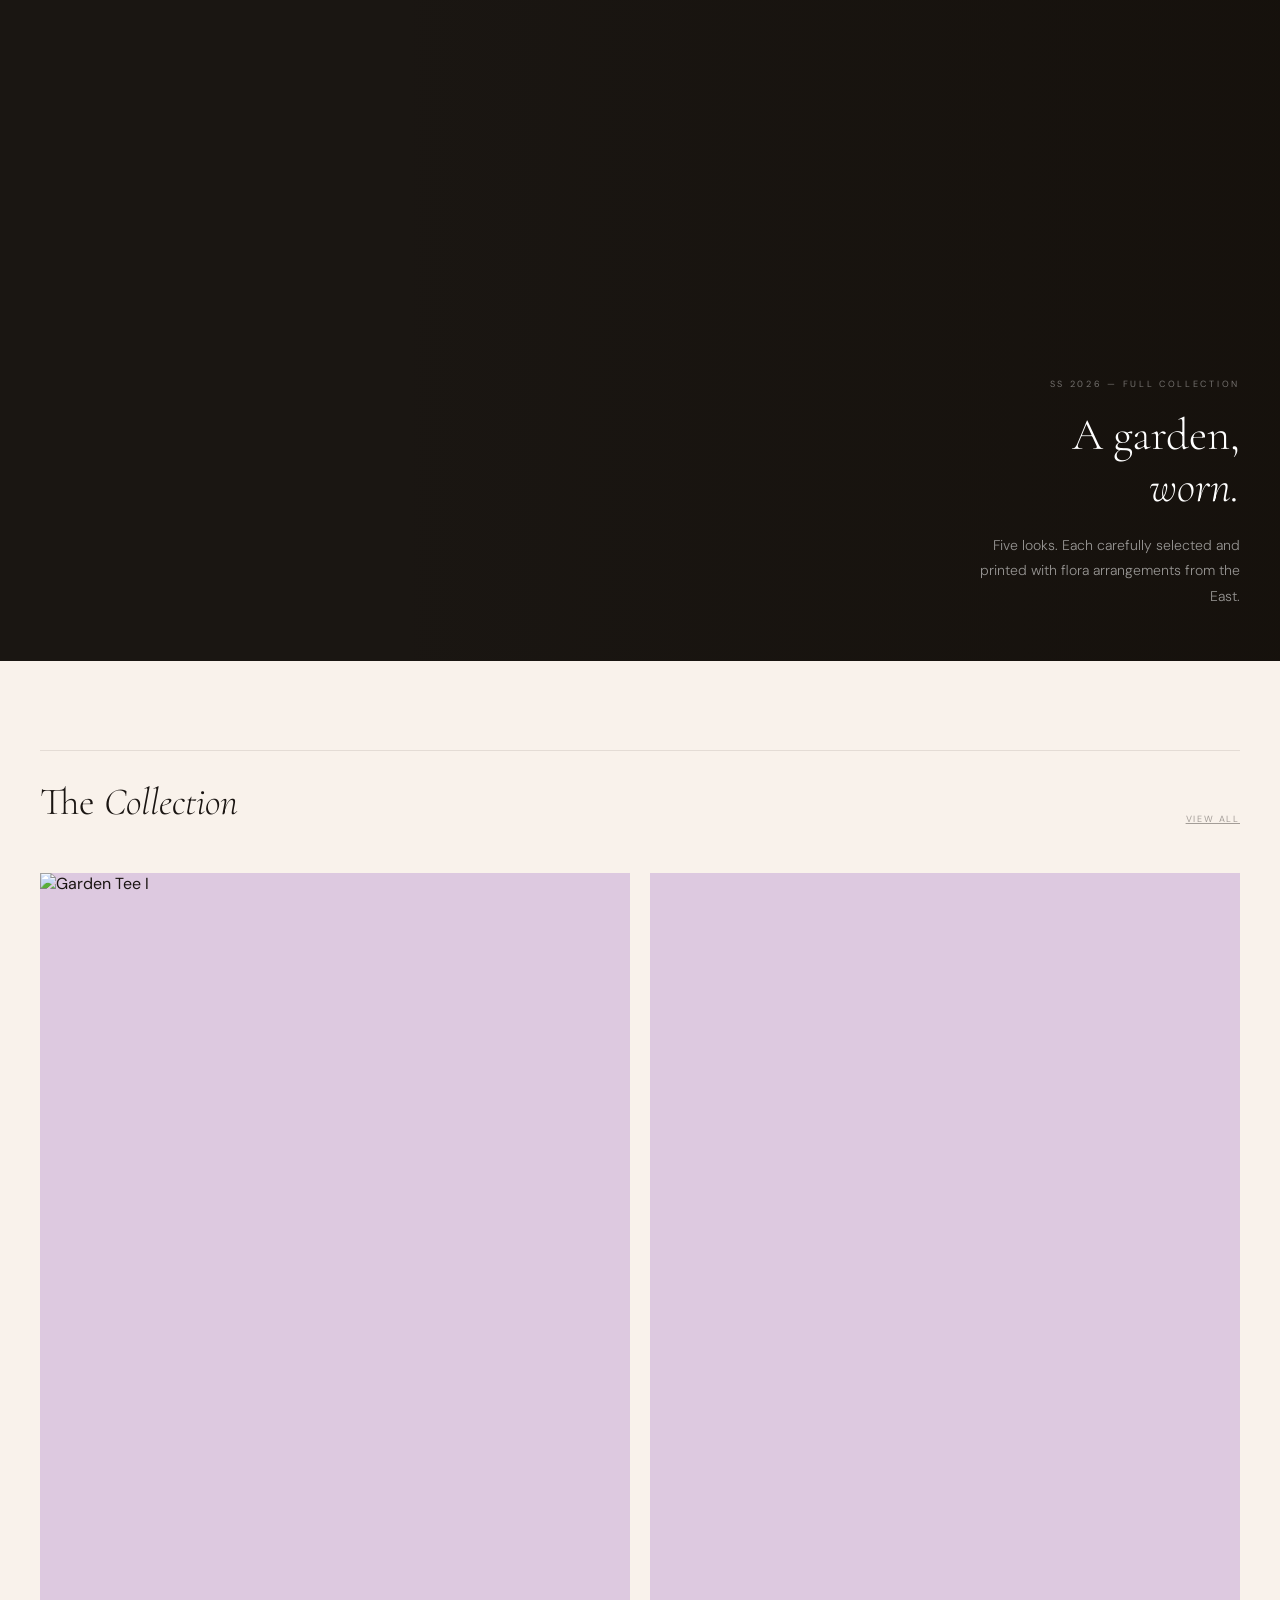
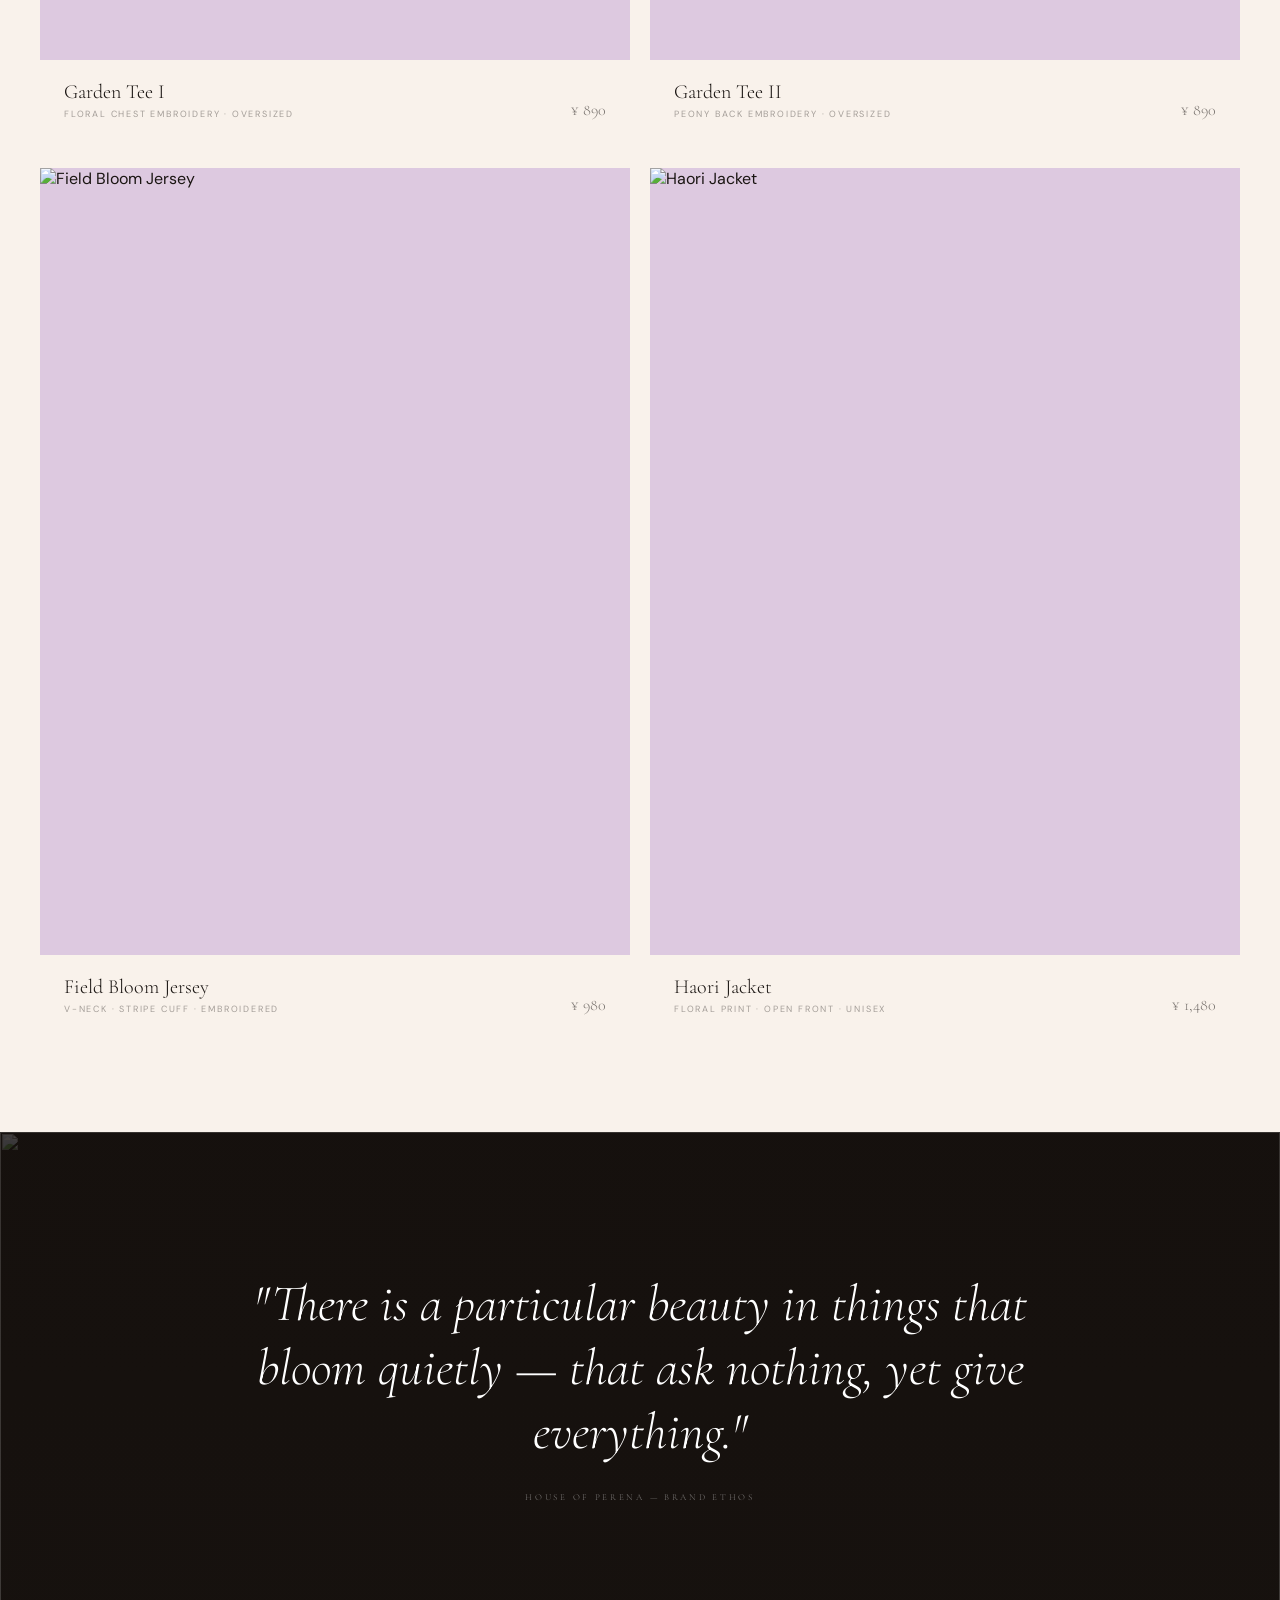
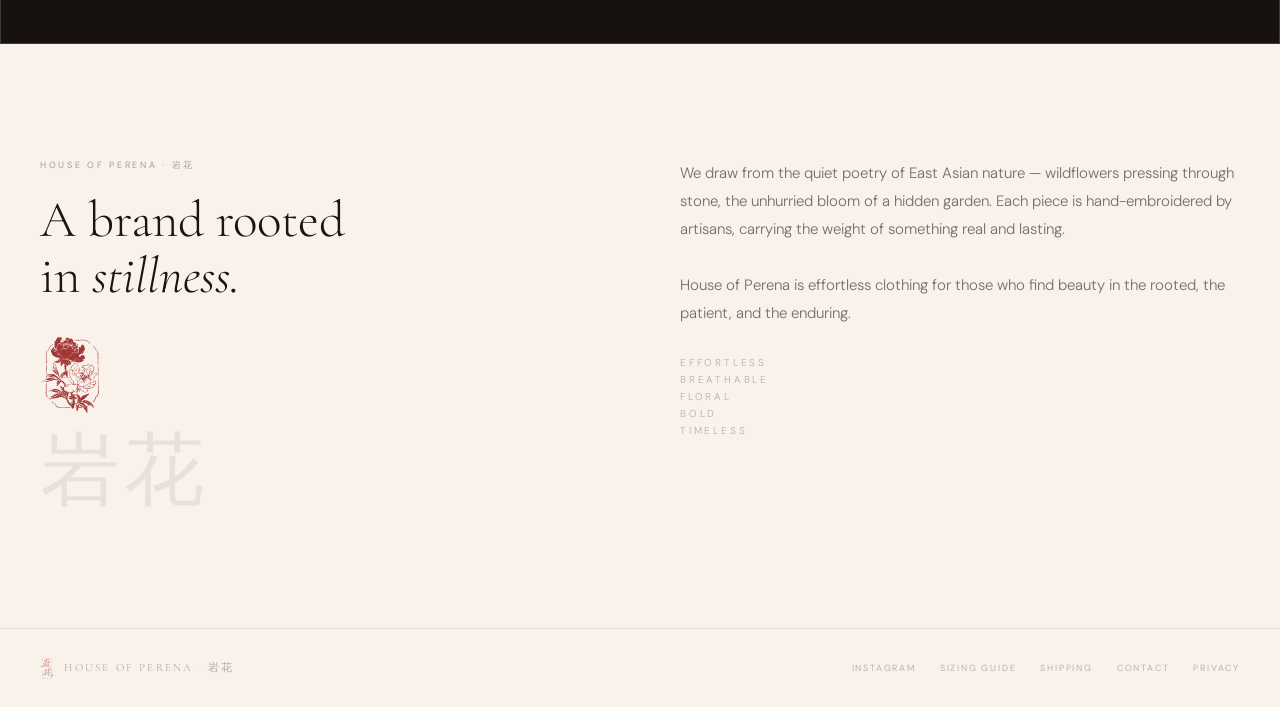
==== commit 4b0353c0: "fix: align product image srcs with collection names, use upscaled assets Replaced old generic filena" ====
--- a/index.html
+++ b/index.html
@@ -568,7 +568,7 @@
 
 <!-- EDITORIAL FULL BLEED -->
 <section id="editorial">
-  <img src="uploads/Full look showcase.png" alt="House of Perena — SS 2026 collection">
+  <img src="uploads/Full collection.jpeg" alt="House of Perena — SS 2026 collection">
   <div class="editorial-grad"></div>
   <div class="editorial-copy">
     <span class="overline">SS 2026 — Full Collection</span>
@@ -588,7 +588,7 @@
     <!-- Design 1 -->
     <div class="product-card card-d1">
       <div class="pc-img-wrap">
-        <img class="pc-img" src="uploads/Main.png" alt="Garden Tee I">
+        <img class="pc-img" src="uploads/upscaled/Garden Tee I.jpeg" alt="Garden Tee I">
       </div>
       <div class="pc-info">
         <div>
@@ -602,7 +602,7 @@
     <!-- Design 2 -->
     <div class="product-card card-d2">
       <div class="pc-img-wrap">
-        <img class="pc-img" src="uploads/Frame 38.png" alt="Garden Tee II">
+        <img class="pc-img" src="uploads/upscaled/Garden Tee II.jpeg" alt="Garden Tee II">
       </div>
       <div class="pc-info">
         <div>
@@ -616,7 +616,7 @@
     <!-- Design 3 -->
     <div class="product-card card-d3">
       <div class="pc-img-wrap">
-        <img class="pc-img" src="uploads/Frame 48.png" alt="Field Bloom Jersey">
+        <img class="pc-img" src="uploads/upscaled/Field Bloom Jersey.png" alt="Field Bloom Jersey">
       </div>
       <div class="pc-info">
         <div>
@@ -630,7 +630,7 @@
     <!-- Design 4 -->
     <div class="product-card card-d4">
       <div class="pc-img-wrap">
-        <img class="pc-img" src="uploads/Frame 49.png" alt="Haori Jacket">
+        <img class="pc-img" src="uploads/upscaled/Haori Jacket.jpeg" alt="Haori Jacket">
       </div>
       <div class="pc-info">
         <div>
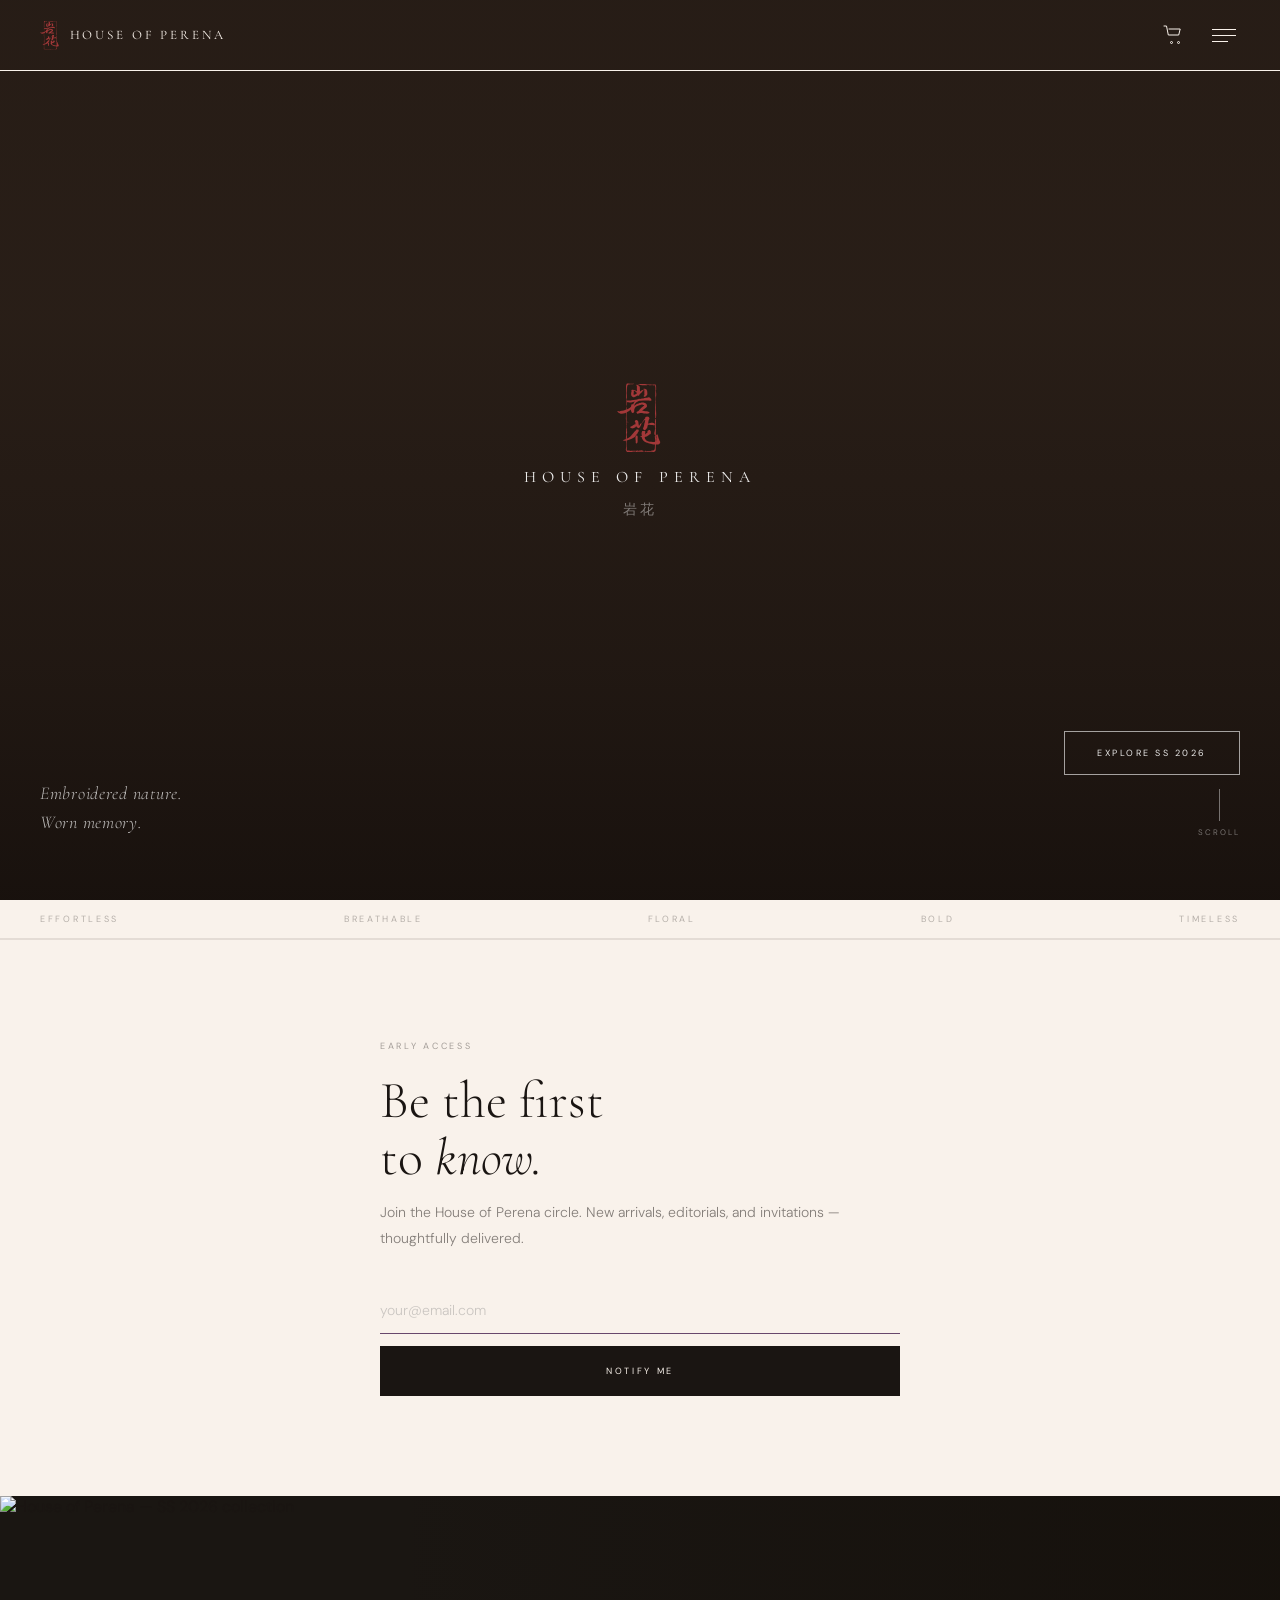
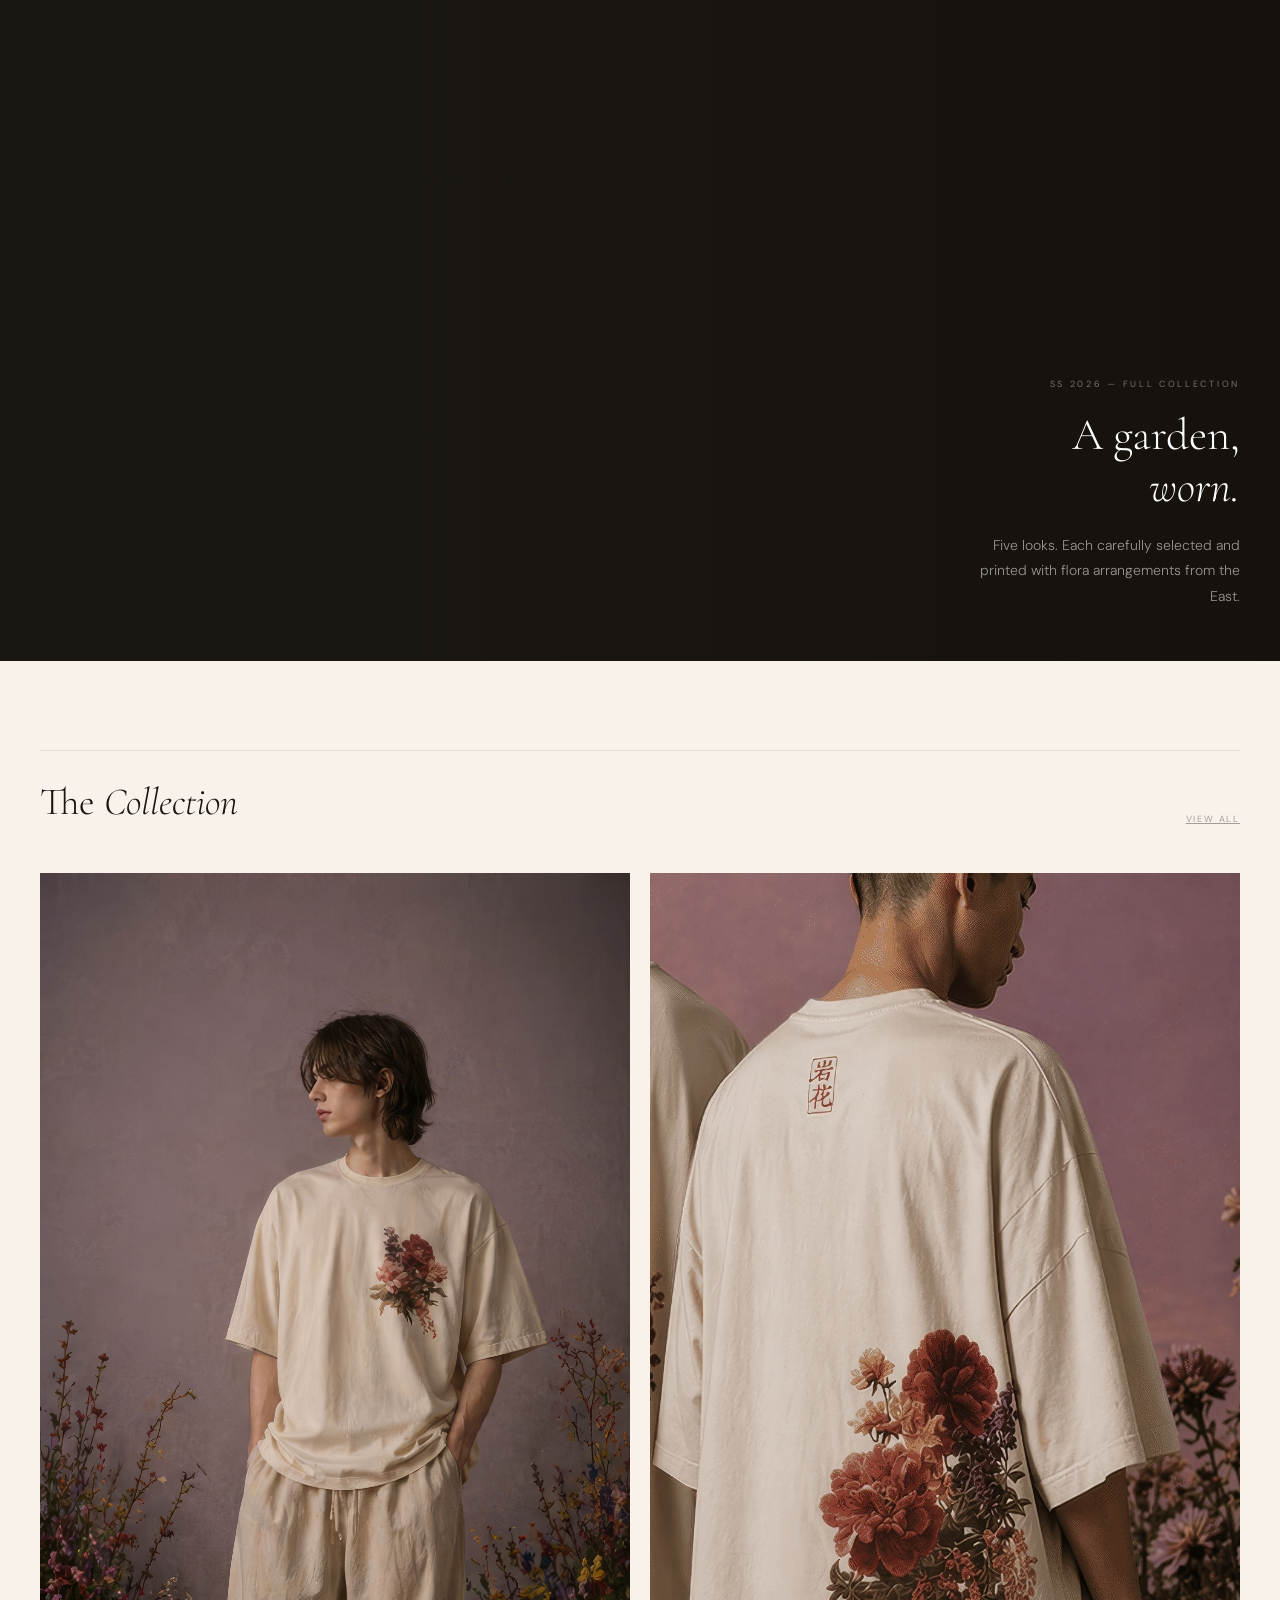
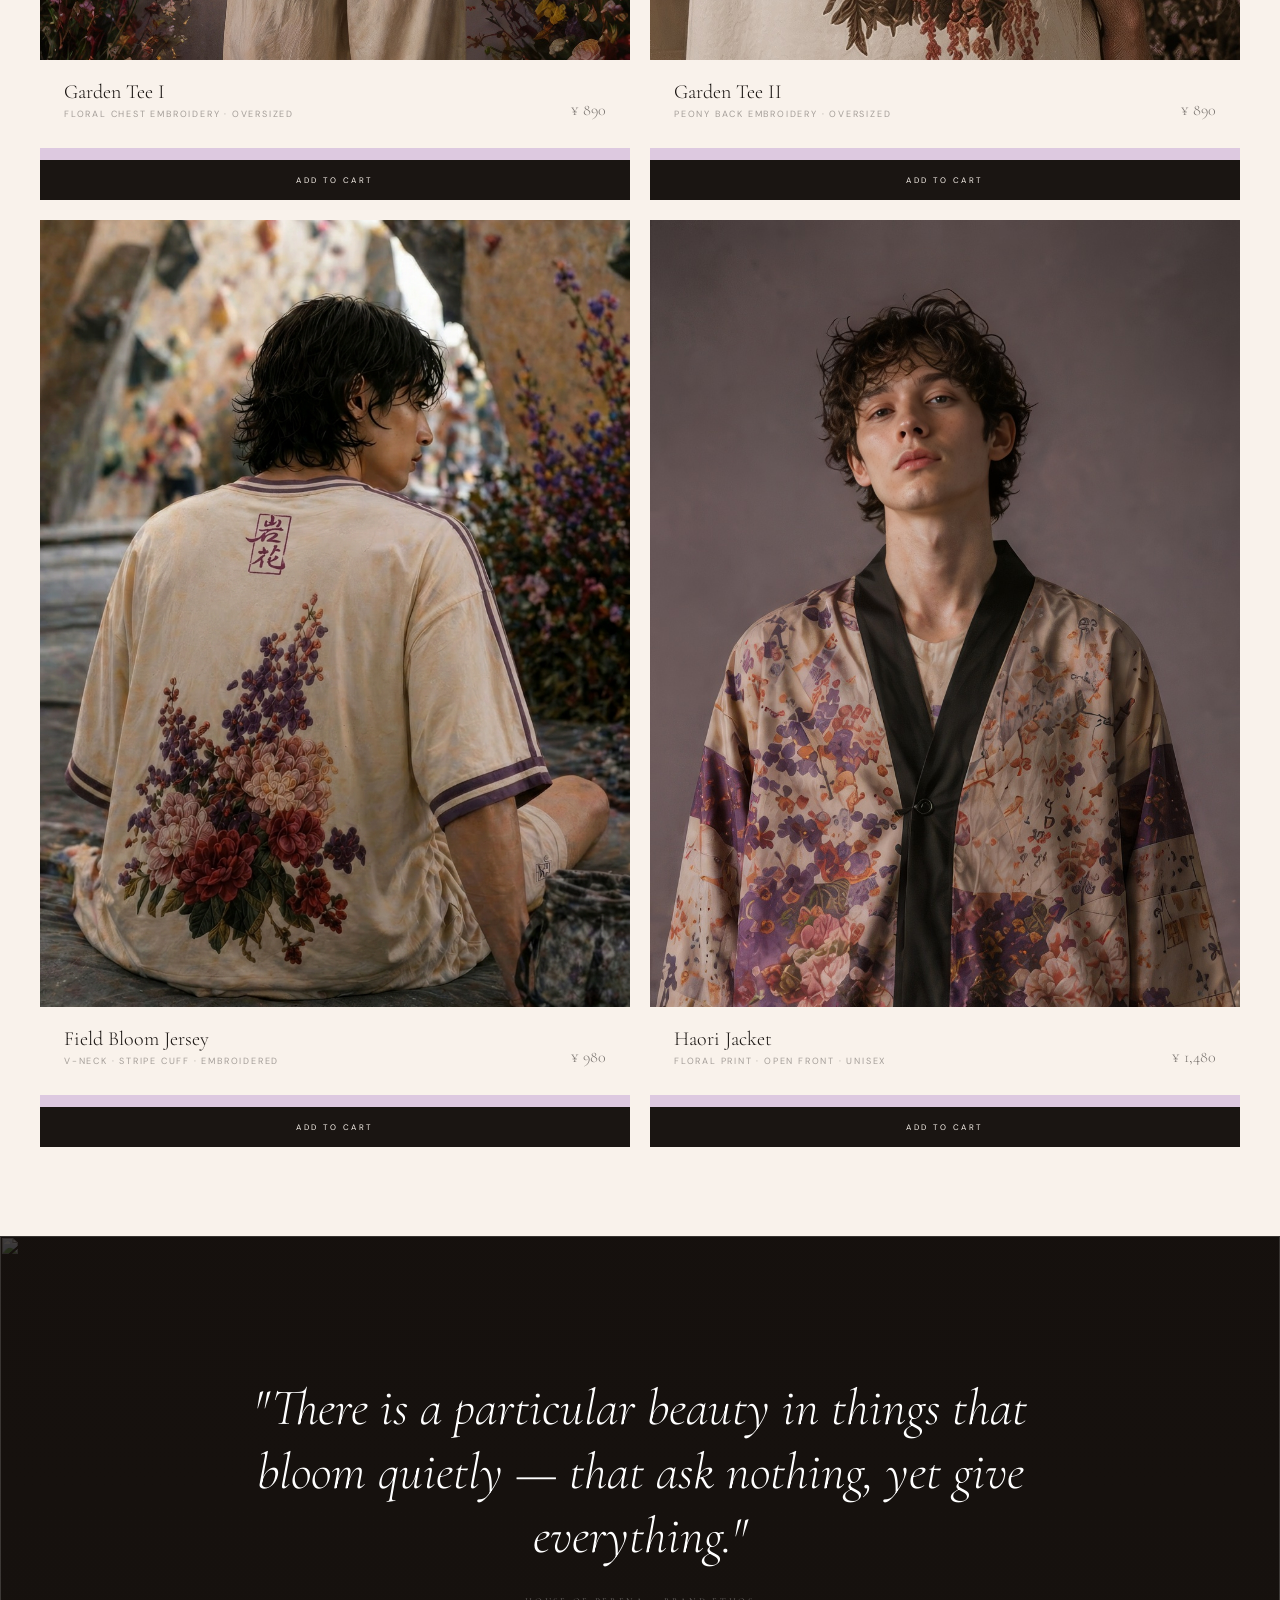
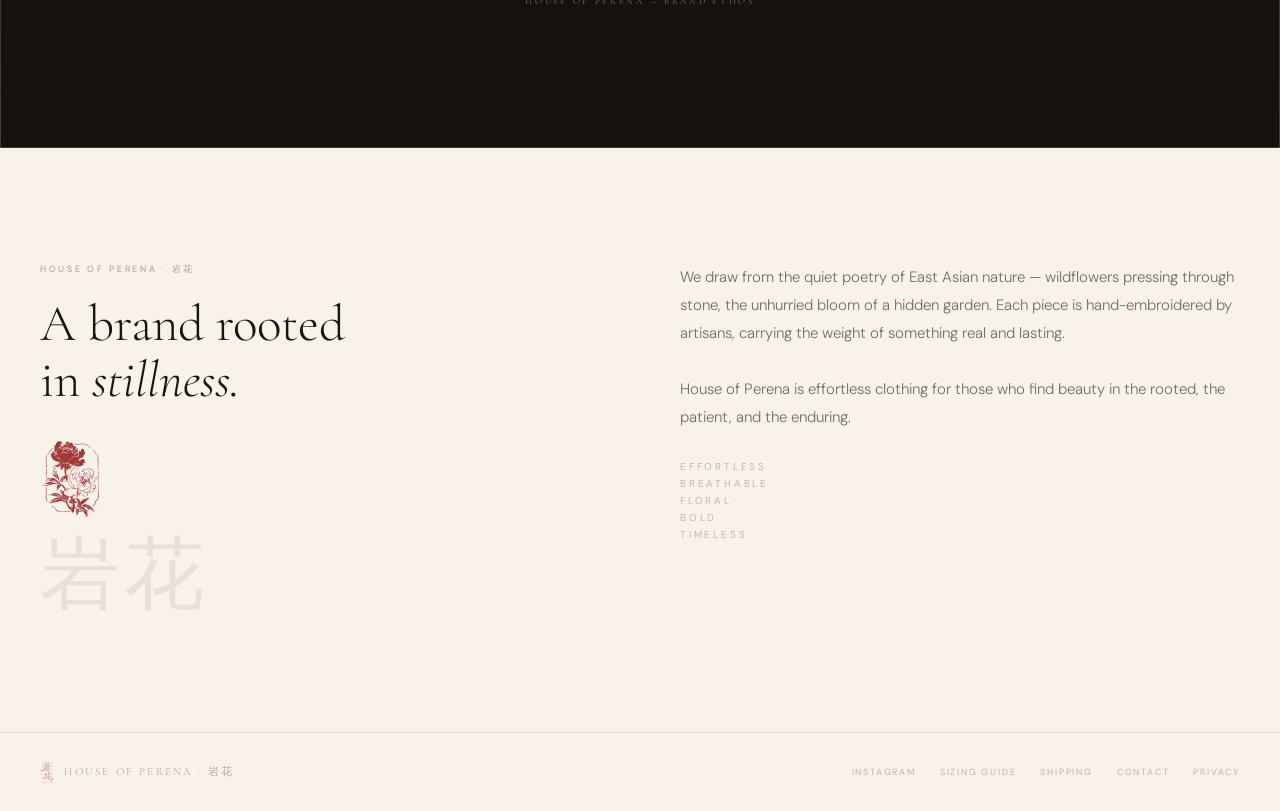
==== commit b0d849c1: "Add cart drawer with +/- quantity controls and Add to Cart buttons - Cart icon in nav with animated " ====
--- a/index.html
+++ b/index.html
@@ -464,6 +464,149 @@
   transition: opacity 0.15s;
 }
 .footer-links a:hover { opacity: 0.6; }
+
+/* ── CART ICON IN NAV ── */
+.nav-right {
+  display: flex; align-items: center; gap: 20px;
+}
+.cart-btn {
+  background: none; border: none; cursor: pointer; padding: 4px;
+  position: relative; display: flex; align-items: center;
+}
+.cart-btn svg { display: block; }
+.cart-btn .cart-icon-line { stroke: var(--cream); transition: stroke 0.4s; }
+#nav.scrolled .cart-btn .cart-icon-line { stroke: var(--ink); }
+.cart-badge {
+  position: absolute; top: -4px; right: -6px;
+  background: var(--burg); color: #fff;
+  font-size: 8px; font-weight: 500;
+  width: 16px; height: 16px; border-radius: 50%;
+  display: flex; align-items: center; justify-content: center;
+  opacity: 0; transform: scale(0);
+  transition: opacity 0.2s, transform 0.2s;
+  font-family: 'DM Sans', sans-serif;
+}
+.cart-badge.visible { opacity: 1; transform: scale(1); }
+
+/* ── ADD TO CART BUTTON ── */
+.btn-atc {
+  width: 100%; margin-top: 12px;
+  background: var(--ink); color: var(--cream);
+  font-family: 'DM Sans', sans-serif;
+  font-size: 8px; letter-spacing: 0.3em; text-transform: uppercase;
+  padding: 14px; border: 1px solid var(--ink);
+  cursor: pointer; transition: background 0.2s, color 0.2s;
+}
+.btn-atc:hover { background: transparent; color: var(--ink); }
+.btn-atc.added { background: var(--burg); border-color: var(--burg); color: #fff; }
+
+/* ── CART DRAWER ── */
+.cart-overlay {
+  position: fixed; inset: 0; z-index: 400;
+  background: rgba(20,15,10,0.45);
+  opacity: 0; pointer-events: none;
+  transition: opacity 0.35s;
+}
+.cart-overlay.open { opacity: 1; pointer-events: all; }
+
+#cart-drawer {
+  position: fixed; top: 0; right: 0; bottom: 0; z-index: 500;
+  width: min(400px, 100vw);
+  background: var(--cream);
+  display: flex; flex-direction: column;
+  transform: translateX(100%);
+  transition: transform 0.4s cubic-bezier(0.4,0,0.2,1);
+}
+#cart-drawer.open { transform: translateX(0); }
+
+.cart-head {
+  padding: 24px 28px 20px;
+  border-bottom: 0.5px solid var(--divider);
+  display: flex; align-items: center; justify-content: space-between;
+  flex-shrink: 0;
+}
+.cart-head h3 {
+  font-family: 'Cormorant Garamond', serif;
+  font-size: 22px; font-weight: 300; letter-spacing: 0.05em;
+}
+.cart-close {
+  background: none; border: none; cursor: pointer; padding: 4px;
+  opacity: 0.45; transition: opacity 0.15s;
+}
+.cart-close:hover { opacity: 1; }
+
+.cart-items {
+  flex: 1; overflow-y: auto;
+  padding: 0 28px;
+}
+.cart-empty {
+  padding: 60px 0; text-align: center;
+  font-size: 13px; opacity: 0.35; font-weight: 300;
+}
+
+.cart-item {
+  display: flex; gap: 16px;
+  padding: 20px 0;
+  border-bottom: 0.5px solid var(--divider);
+  align-items: center;
+}
+.cart-item-name {
+  flex: 1;
+  font-family: 'Cormorant Garamond', serif;
+  font-size: 17px; font-weight: 300; color: var(--ink);
+  line-height: 1.3;
+}
+.cart-item-sub {
+  font-size: 9px; letter-spacing: 0.18em; text-transform: uppercase;
+  opacity: 0.38; display: block; margin-top: 3px;
+}
+.cart-item-price {
+  font-family: 'Cormorant Garamond', serif;
+  font-size: 15px; font-weight: 300; opacity: 0.6;
+  white-space: nowrap;
+}
+.qty-control {
+  display: flex; align-items: center; gap: 0;
+  border: 0.5px solid var(--divider);
+}
+.qty-btn {
+  background: none; border: none; cursor: pointer;
+  width: 30px; height: 30px;
+  display: flex; align-items: center; justify-content: center;
+  font-size: 14px; opacity: 0.5; transition: opacity 0.15s;
+  font-family: 'DM Sans', sans-serif;
+}
+.qty-btn:hover { opacity: 1; }
+.qty-val {
+  width: 28px; text-align: center;
+  font-size: 12px; font-family: 'DM Sans', sans-serif;
+  font-weight: 300;
+}
+
+.cart-foot {
+  padding: 20px 28px 28px;
+  border-top: 0.5px solid var(--divider);
+  flex-shrink: 0;
+}
+.cart-total-row {
+  display: flex; justify-content: space-between; align-items: baseline;
+  margin-bottom: 20px;
+}
+.cart-total-label {
+  font-size: 9px; letter-spacing: 0.3em; text-transform: uppercase; opacity: 0.38;
+}
+.cart-total-val {
+  font-family: 'Cormorant Garamond', serif;
+  font-size: 22px; font-weight: 300;
+}
+.btn-checkout {
+  width: 100%; background: var(--ink); color: var(--cream);
+  font-family: 'DM Sans', sans-serif;
+  font-size: 9px; letter-spacing: 0.3em; text-transform: uppercase;
+  padding: 18px; border: 1px solid var(--ink);
+  cursor: pointer; transition: background 0.2s, color 0.2s;
+}
+.btn-checkout:hover { background: transparent; color: var(--ink); }
 
 /* ── RESPONSIVE ── */
 @media (max-width: 768px) {
@@ -511,9 +654,19 @@
       <img src="uploads/logo.svg" alt="House of Perena">
       <span class="nav-wordmark">House of Perena</span>
     </div>
-    <button class="hamburger" id="hbg" aria-label="Menu">
-      <span></span><span></span><span></span>
-    </button>
+    <div class="nav-right">
+      <button class="cart-btn" id="cart-toggle" aria-label="Cart" type="button">
+        <svg width="22" height="22" viewBox="0 0 22 22" fill="none" xmlns="http://www.w3.org/2000/svg">
+          <path class="cart-icon-line" d="M2 2h2.5l1.8 9h10.4l1.5-6H7" stroke-width="1" stroke-linecap="round" stroke-linejoin="round"/>
+          <circle class="cart-icon-line" cx="9.5" cy="18.5" r="1" stroke-width="1"/>
+          <circle class="cart-icon-line" cx="16.5" cy="18.5" r="1" stroke-width="1"/>
+        </svg>
+        <span class="cart-badge" id="cart-badge">0</span>
+      </button>
+      <button class="hamburger" id="hbg" aria-label="Menu" type="button">
+        <span></span><span></span><span></span>
+      </button>
+    </div>
   </div>
   <div class="nav-drawer" id="drawer">
     <div class="drawer-item">Shop</div>
@@ -597,6 +750,7 @@
         </div>
         <span class="pc-price">¥ 890</span>
       </div>
+      <button class="btn-atc" type="button" data-name="Garden Tee I" data-sub="Floral chest embroidery · Oversized" data-price="890">Add to Cart</button>
     </div>
 
     <!-- Design 2 -->
@@ -611,6 +765,7 @@
         </div>
         <span class="pc-price">¥ 890</span>
       </div>
+      <button class="btn-atc" type="button" data-name="Garden Tee II" data-sub="Peony back embroidery · Oversized" data-price="890">Add to Cart</button>
     </div>
 
     <!-- Design 3 -->
@@ -625,6 +780,7 @@
         </div>
         <span class="pc-price">¥ 980</span>
       </div>
+      <button class="btn-atc" type="button" data-name="Field Bloom Jersey" data-sub="V-neck · Stripe cuff · Embroidered" data-price="980">Add to Cart</button>
     </div>
 
     <!-- Design 4 -->
@@ -639,6 +795,7 @@
         </div>
         <span class="pc-price">¥ 1,480</span>
       </div>
+      <button class="btn-atc" type="button" data-name="Haori Jacket" data-sub="Floral print · Open front · Unisex" data-price="1480">Add to Cart</button>
     </div>
 
   </div>
@@ -677,6 +834,30 @@
   </div>
 </section>
 
+<!-- CART OVERLAY + DRAWER -->
+<div class="cart-overlay" id="cart-overlay"></div>
+<aside id="cart-drawer" aria-label="Shopping cart">
+  <div class="cart-head">
+    <h3>Your Cart</h3>
+    <button class="cart-close" id="cart-close" type="button" aria-label="Close cart">
+      <svg width="18" height="18" viewBox="0 0 18 18" fill="none">
+        <line x1="2" y1="2" x2="16" y2="16" stroke="currentColor" stroke-width="1" stroke-linecap="round"/>
+        <line x1="16" y1="2" x2="2" y2="16" stroke="currentColor" stroke-width="1" stroke-linecap="round"/>
+      </svg>
+    </button>
+  </div>
+  <div class="cart-items" id="cart-items">
+    <p class="cart-empty">Your cart is empty.</p>
+  </div>
+  <div class="cart-foot" id="cart-foot" style="display:none">
+    <div class="cart-total-row">
+      <span class="cart-total-label">Total</span>
+      <span class="cart-total-val" id="cart-total">¥ 0</span>
+    </div>
+    <button class="btn-checkout" type="button">Proceed to Checkout</button>
+  </div>
+</aside>
+
 <!-- FOOTER -->
 <footer>
   <div class="footer-brand">
@@ -700,11 +881,89 @@
 });
 
 /* Hamburger */
-let open = false;
+let menuOpen = false;
 document.getElementById('hbg').addEventListener('click', () => {
-  open = !open;
-  document.getElementById('hbg').classList.toggle('open', open);
-  document.getElementById('drawer').classList.toggle('open', open);
+  menuOpen = !menuOpen;
+  document.getElementById('hbg').classList.toggle('open', menuOpen);
+  document.getElementById('drawer').classList.toggle('open', menuOpen);
+});
+
+/* ── CART ── */
+let cart = [];
+
+function openCart() {
+  document.getElementById('cart-drawer').classList.add('open');
+  document.getElementById('cart-overlay').classList.add('open');
+  document.body.style.overflow = 'hidden';
+}
+function closeCart() {
+  document.getElementById('cart-drawer').classList.remove('open');
+  document.getElementById('cart-overlay').classList.remove('open');
+  document.body.style.overflow = '';
+}
+
+document.getElementById('cart-toggle').addEventListener('click', openCart);
+document.getElementById('cart-close').addEventListener('click', closeCart);
+document.getElementById('cart-overlay').addEventListener('click', closeCart);
+
+function renderCart() {
+  const container = document.getElementById('cart-items');
+  const foot = document.getElementById('cart-foot');
+  const badge = document.getElementById('cart-badge');
+  const totalCount = cart.reduce((s, i) => s + i.qty, 0);
+  const totalPrice = cart.reduce((s, i) => s + i.price * i.qty, 0);
+
+  badge.textContent = totalCount;
+  badge.classList.toggle('visible', totalCount > 0);
+
+  if (cart.length === 0) {
+    container.innerHTML = '<p class="cart-empty">Your cart is empty.</p>';
+    foot.style.display = 'none';
+    return;
+  }
+
+  foot.style.display = 'block';
+  document.getElementById('cart-total').textContent = '¥ ' + totalPrice.toLocaleString();
+
+  container.innerHTML = cart.map((item, idx) => `
+    <div class="cart-item">
+      <div class="cart-item-name">
+        ${item.name}
+        <span class="cart-item-sub">${item.sub}</span>
+      </div>
+      <div class="qty-control">
+        <button class="qty-btn" type="button" onclick="changeQty(${idx}, -1)">−</button>
+        <span class="qty-val">${item.qty}</span>
+        <button class="qty-btn" type="button" onclick="changeQty(${idx}, 1)">+</button>
+      </div>
+      <span class="cart-item-price">¥ ${(item.price * item.qty).toLocaleString()}</span>
+    </div>
+  `).join('');
+}
+
+function changeQty(idx, delta) {
+  cart[idx].qty += delta;
+  if (cart[idx].qty <= 0) cart.splice(idx, 1);
+  renderCart();
+}
+
+document.querySelectorAll('.btn-atc').forEach(btn => {
+  btn.addEventListener('click', () => {
+    const name = btn.dataset.name;
+    const sub = btn.dataset.sub;
+    const price = parseInt(btn.dataset.price, 10);
+    const existing = cart.find(i => i.name === name);
+    if (existing) {
+      existing.qty++;
+    } else {
+      cart.push({ name, sub, price, qty: 1 });
+    }
+    renderCart();
+    btn.textContent = 'Added ✓';
+    btn.classList.add('added');
+    setTimeout(() => { btn.textContent = 'Add to Cart'; btn.classList.remove('added'); }, 1400);
+    openCart();
+  });
 });
 
 /* Newsletter */
